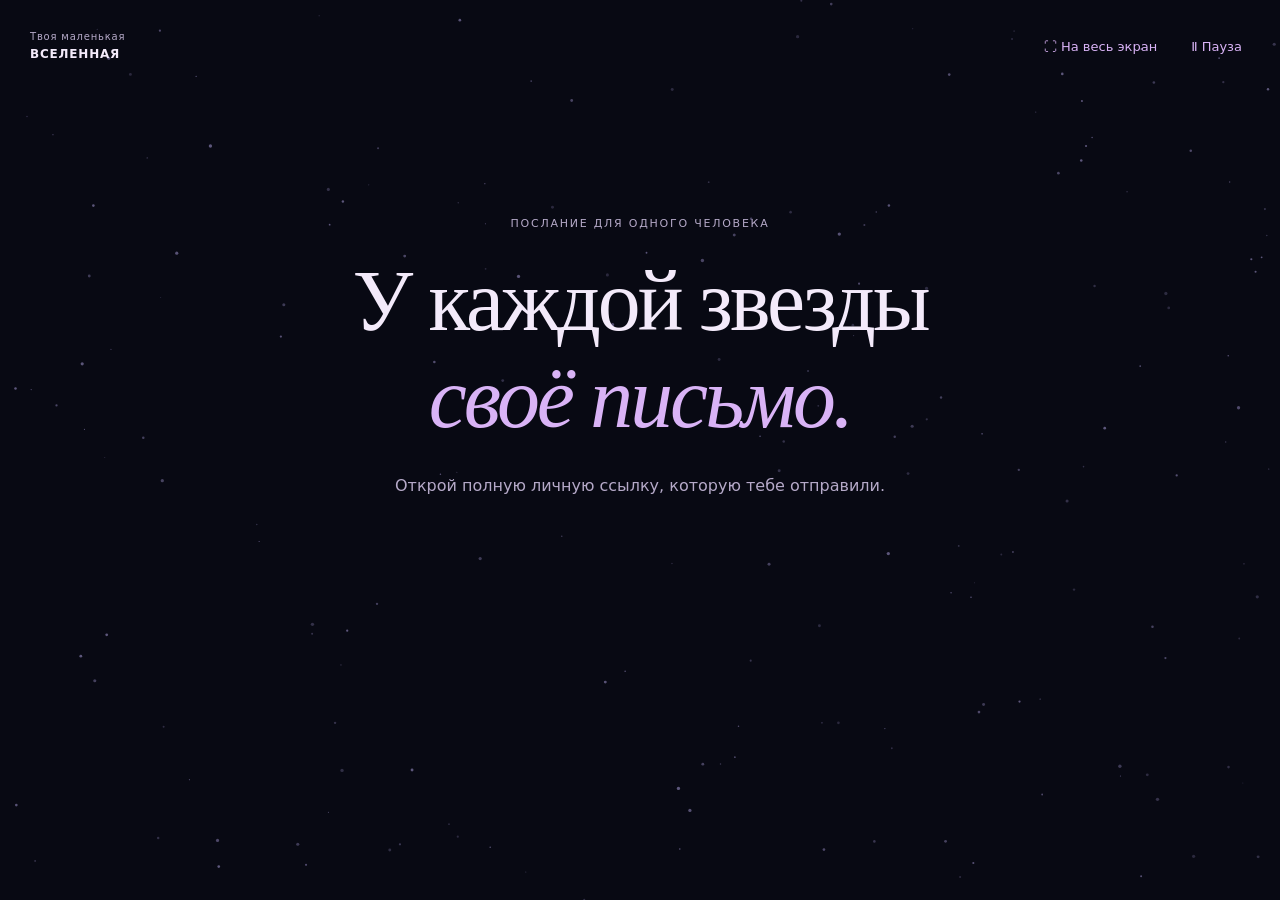
==== index.html @ 34c47760 "Add files via upload" ====
<!doctype html>
<html lang="ru">
  <head>
    <meta charset="utf-8" />
    <meta name="viewport" content="width=device-width,initial-scale=1" />
    <meta name="theme-color" content="#080913" />
    <title>Твоя маленькая Вселенная</title>
    <link rel="icon" href="favicon.svg" type="image/svg+xml" />
    <link rel="stylesheet" href="style.css?v=13" />
    <link rel="stylesheet" href="experience.css?v=13" />
  </head>
  <body data-page="recipient">
    <canvas id="cosmos" aria-hidden="true"></canvas>
    <div id="progress" aria-hidden="true"></div>
    <header>
      <div class="brand">
        <span>Твоя маленькая<br /><b>ВСЕЛЕННАЯ</b></span>
      </div>
      <div class="header-actions">
        <button
          type="button"
          id="fullscreen"
          class="text-button"
          aria-pressed="false"
        >
          ⛶ <span class="fs-label">На весь экран</span></button
        ><button
          type="button"
          id="motion-toggle"
          class="text-button"
          aria-pressed="false"
        >
          ◌ Движение
        </button>
      </div>
    </header>
    <section id="missing-letter" hidden>
      <p class="eyebrow">ПОСЛАНИЕ ДЛЯ ОДНОГО ЧЕЛОВЕКА</p>
      <h1>У каждой звезды<br /><em>своё письмо.</em></h1>
      <p id="missing-message">
        Открой полную личную ссылку, которую тебе отправили.
      </p>
    </section>
    <main hidden>
      <section class="hero" id="home">
        <div class="planet-scene" id="planet-scene" aria-hidden="true">
          <div class="planet-fallback"></div>
          <canvas id="planet"></canvas>
        </div>
        <div class="hero-content">
          <p class="eyebrow" id="dedication"></p>
          <h1><span id="recipient"></span><br /><em id="headline"></em></h1>
          <p class="lead" id="intro"></p>
          <button type="button" id="start-story" class="primary">
            Начать твою историю ↓
          </button>
        </div>
      </section>
      <div id="story">
        <section class="letter-section" id="letter">
          <article class="paper">
            <p class="eyebrow" id="letter-label"></p>
            <h2 id="salutation"></h2>
            <div id="letter-body"></div>
            <div class="signature">
              С теплом,<br /><span id="sender"></span>
            </div>
          </article>
        </section>
        <section class="reasons">
          <p class="eyebrow">ТО, ЧТО ХОЧЕТСЯ СКАЗАТЬ</p>
          <h2>Мир лучше,<br />потому что <em>в нём есть ты.</em></h2>
          <div class="reason-grid">
            <article>
              <h3>С тобой светлее</h3>
              <p id="reason1"></p>
            </article>
            <article>
              <h3>Ты — это ты</h3>
              <p id="reason2"></p>
            </article>
            <article>
              <h3>Это многое значит</h3>
              <p id="reason3"></p>
            </article>
          </div>
        </section>
        <section class="wish-section">
          <p class="eyebrow">НА ОРБИТЕ ХОРОШЕГО</p>
          <h2>Пусть у тебя <em>будет…</em></h2>
          <div class="wish-copy">
            <ul>
              <li>Утро, ради которого хочется просыпаться.</li>
              <li>Люди, рядом с которыми можно быть собой.</li>
              <li>Смелость пробовать — и право передумать.</li>
              <li>Время на то, что заставляет глаза сиять.</li>
              <li>Тихое чувство: «Я на своём месте».</li>
            </ul>
          </div>
        </section>
        <section class="pocket-section">
          <p class="eyebrow">КАРМАННЫЕ СОЗВЕЗДИЯ</p>
          <h2>Ещё три мысли.<br /><em>Они — для тебя.</em></h2>
          <div class="notes">
            <article>
              <h3>Для трудного дня</h3>
              <p data-note="0"></p>
            </article>
            <article>
              <h3>Для новой мечты</h3>
              <p data-note="1"></p>
            </article>
            <article>
              <h3>Просто так</h3>
              <p data-note="2"></p>
            </article>
          </div>
        </section>
        <section class="final-section">
          <p class="eyebrow">ТВОЙ СВЕТ ДОХОДИТ</p>
          <h2>Как хорошо,<br />что ты <em>есть.</em></h2>
          <p id="closing"></p>
          <button type="button" class="primary" id="hug">
            Зажечь свою сверхновую ✦
          </button>
          <p id="hug-message" role="status">
            Нажми — пусть Вселенная улыбнётся тебе.
          </p>
        </section>
      </div>
    </main>
    <footer hidden><p>Расстояния огромны. Тепло доходит.</p></footer>
    <div id="view-status" role="status" hidden></div>
    <noscript
      ><p class="noscript-note">
        Для интерактивного поздравления включи JavaScript в браузере.
      </p></noscript
    >
    <script src="runtime.js?v=13"></script>
    <script src="themes.js?v=13"></script>
    <script src="scene-setting.js?v=13"></script>
    <script src="motion-rig.js?v=13"></script>
    <script src="pack-art.js?v=13"></script>
    <script src="paper-stories.js?v=13"></script>
    <script src="snow-workshop.js?v=13"></script>
    <script src="packs.js?v=13"></script>
    <script src="theme-style.js?v=13"></script>
    <script src="theme-ui.js?v=13"></script>
    <script src="messages.js?v=13"></script>
    <script src="feelings.js?v=13"></script>
    <script src="scene-experience.js?v=13"></script>
    <script src="journey.js?v=13"></script>
    <script src="cosmos.js?v=13"></script>
    <script src="supernova.js?v=13"></script>
    <script src="app.js?v=13"></script>
  </body>
</html>
---- style.css ----
:root {
  color-scheme: dark;
  --ink: #f3eafa;
  --muted: #b5a9c8;
  --accent: #d9b3f6;
  --line: #c7a6ef30;
  --serif: Georgia, "Times New Roman", serif;
}
* {
  box-sizing: border-box;
}
html {
  scroll-padding-top: 24px;
}
body {
  margin: 0;
  background: #080913;
  color: var(--ink);
  font:
    16px/1.7 system-ui,
    -apple-system,
    "Segoe UI",
    sans-serif;
  overflow-wrap: anywhere;
}
button,
input,
textarea,
select {
  font: inherit;
}
button,
a,
input,
select,
textarea {
  touch-action: manipulation;
}
button {
  cursor: pointer;
}
button,
a {
  -webkit-tap-highlight-color: transparent;
}
a {
  color: inherit;
}
button:focus-visible,
a:focus-visible {
  outline: 2px solid #ead4ff;
  outline-offset: 5px;
}
button {
  border-radius: 12px;
}
button:disabled {
  cursor: wait;
  opacity: 0.65;
}
p {
  margin: 0 0 20px;
}
h1,
h2,
h3 {
  font-family: var(--serif);
  font-weight: 400;
  line-height: 1.13;
  margin: 0 0 24px;
}
h1 {
  font-size: clamp(44px, 6.7vw, 86px);
  letter-spacing: -0.035em;
}
h2 {
  font-size: clamp(34px, 4.8vw, 60px);
}
h3 {
  font-size: 27px;
}
em {
  font-style: italic;
  color: var(--accent);
}
[hidden] {
  display: none !important;
}
#cosmos {
  position: fixed;
  inset: 0;
  width: 100%;
  height: 100%;
  pointer-events: none;
  z-index: -1;
}
#progress {
  position: fixed;
  inset: 0 auto auto 0;
  height: 3px;
  width: 0;
  background: #c6a1ff;
  z-index: 10;
  pointer-events: none;
}
header {
  max-width: 1280px;
  margin: auto;
  padding: 24px 30px;
  display: flex;
  align-items: center;
  justify-content: space-between;
  gap: 18px;
}
.brand {
  display: flex;
  align-items: center;
  gap: 12px;
  text-decoration: none;
  font-size: 37px;
  color: var(--accent);
  flex-shrink: 0;
}
.brand span {
  font: 10px/1.6 system-ui;
  letter-spacing: 0.08em;
  color: var(--muted);
}
.brand b {
  font-size: 12px;
  color: var(--ink);
}
.header-actions {
  display: flex;
  gap: 18px;
  flex-wrap: wrap;
}
.text-button {
  border: 0;
  background: none;
  color: var(--accent);
  padding: 12px 8px;
  font-size: 13px;
  min-height: 44px;
}
.primary,
.secondary {
  padding: 16px 24px;
  min-height: 50px;
  border: 1px solid var(--line);
  font-size: 15px;
  line-height: 1.4;
}
.primary {
  background: linear-gradient(125deg, #c7a3ed, #ebbed9);
  color: #20142e;
  box-shadow: 0 8px 30px #ae72da15;
}
.primary:hover {
  filter: brightness(1.08);
}
.secondary {
  color: var(--accent);
  background: #ffffff05;
}
.eyebrow {
  font-size: 11px;
  letter-spacing: 0.16em;
  color: var(--muted);
  line-height: 1.8;
}
.hero {
  max-width: 1280px;
  margin: auto;
  min-height: 680px;
  display: grid;
  grid-template-columns: 1fr 1fr;
  align-items: center;
  padding: 40px 30px 80px;
  gap: 30px;
}
.hero-content {
  position: relative;
  min-width: 0;
}
.lead {
  font-size: 17px;
  line-height: 1.9;
  color: var(--muted);
  max-width: 540px;
}
.planet-scene {
  position: relative;
  height: 520px;
  min-width: 0;
}
.planet-scene canvas {
  position: absolute;
  inset: 0;
  width: 100%;
  height: 100%;
  pointer-events: none;
}
.planet-fallback {
  position: absolute;
  left: 50%;
  top: 50%;
  width: 230px;
  height: 230px;
  transform: translate(-50%, -50%);
  border-radius: 50%;
  background: radial-gradient(
    circle at 30% 25%,
    #d6afec,
    #5e4f92 45%,
    #11132f 77%
  );
  box-shadow: 0 0 70px #b795ee22;
}
.planet-fallback::after {
  content: "";
  position: absolute;
  left: -60px;
  right: -60px;
  top: 75px;
  height: 80px;
  border: 12px solid #cfb1e966;
  border-radius: 50%;
  transform: rotate(-25deg);
  pointer-events: none;
}
.webgl-ready .planet-fallback {
  display: none;
}
.letter-section {
  max-width: 840px;
  margin: 30px auto 90px;
  padding: 0 24px;
}
.paper {
  padding: clamp(24px, 5vw, 58px);
  border: 1px solid var(--line);
  border-radius: 22px;
  background: linear-gradient(140deg, #211b31ee, #121220ee);
}
.paper p {
  white-space: pre-line;
  line-height: 2;
  color: #d1c4df;
  margin-bottom: 28px;
}
.signature {
  margin-top: 38px;
  color: var(--muted);
  font-size: 14px;
}
.signature span {
  font: italic 28px/1.8 var(--serif);
  color: var(--accent);
}
.story-word {
  font: inherit;
  font-weight: 600;
  color: #e4bfe9;
  text-shadow: 0 0 15px #b581cf30;
}
.reasons,
.pocket-section,
.wish-section {
  max-width: 1080px;
  margin: 100px auto;
  padding: 0 24px;
  text-align: center;
}
.reason-grid,
.notes {
  display: grid;
  grid-template-columns: repeat(3, minmax(0, 1fr));
  gap: 25px;
  margin-top: 40px;
  text-align: left;
}
.reason-grid article,
.notes article {
  border-top: 1px solid var(--line);
  padding: 26px 12px;
}
.reason-grid p,
.notes p {
  color: var(--muted);
  font-size: 15px;
  line-height: 1.9;
}
.notes article {
  border: 1px solid var(--line);
  border-radius: 16px;
  padding: 25px;
  background: #171426;
}
.wish-copy {
  max-width: 660px;
  margin: auto;
  text-align: left;
}
.wish-copy ul {
  padding: 0;
  list-style: none;
}
.wish-copy li {
  padding: 18px 12px 18px 38px;
  border-bottom: 1px solid var(--line);
  position: relative;
  color: #d4c6e1;
}
.wish-copy li::before {
  content: "✦";
  position: absolute;
  left: 10px;
  color: var(--accent);
}
.final-section {
  text-align: center;
  padding: 80px 24px 100px;
  background: radial-gradient(ellipse at center, #39254155, transparent 70%);
}
.final-section > p {
  max-width: 620px;
  margin: 24px auto;
  color: var(--muted);
}
footer {
  text-align: center;
  color: var(--muted);
  font-size: 13px;
  padding: 25px;
  border-top: 1px solid var(--line);
}
#missing-letter {
  max-width: 760px;
  margin: 90px auto;
  text-align: center;
  padding: 30px;
}
#missing-letter > p {
  color: var(--muted);
}
.author-toolbar {
  max-width: 760px;
  margin: 10px auto;
  display: flex;
  justify-content: space-between;
  gap: 20px;
  align-items: center;
  padding: 0 18px;
  font-size: 12px;
  color: var(--muted);
}
.inline-editor {
  width: min(760px, calc(100% - 32px));
  margin: 20px auto 60px;
  padding: 32px;
  border: 1px solid var(--line);
  border-radius: 20px;
  background: #151121;
}
.dialog-head h2 {
  margin: 8px 0 18px;
}
.form-intro,
.form-tip {
  color: var(--muted);
  font-size: 14px;
}
.form-tip {
  font-size: 12px;
}
.form-row {
  display: grid;
  grid-template-columns: 1fr 1fr;
  gap: 18px;
}
label {
  display: block;
  margin-bottom: 20px;
  font-size: 14px;
  color: #d8c9e4;
}
input,
select,
textarea {
  display: block;
  width: 100%;
  margin-top: 8px;
  min-height: 50px;
  padding: 12px;
  border: 1px solid #c7a6ef50;
  border-radius: 9px;
  background: #0d0b17;
  color: var(--ink);
  font-size: 16px;
  user-select: text;
  -webkit-user-select: text;
  pointer-events: auto;
}
select {
  appearance: auto;
  cursor: pointer;
  user-select: auto;
}
option {
  background: #141121;
  color: var(--ink);
}
input:focus,
select:focus,
textarea:focus {
  outline: 2px solid #c2a1eb;
  outline-offset: 2px;
}
textarea {
  resize: vertical;
  line-height: 1.8;
}
input::placeholder,
textarea::placeholder {
  color: #a194b0;
}
.optional {
  color: var(--muted);
  font-size: 12px;
}
.full {
  display: block;
  width: 100%;
  margin: 12px 0;
}
#status {
  margin: 20px 0 0;
  font-size: 14px;
  color: #e3c8ec;
}
#share-url {
  font-size: 13px;
  word-break: break-all;
}
#share-result {
  margin-top: 24px;
}
#view-status {
  position: fixed;
  bottom: 24px;
  left: 50%;
  transform: translateX(-50%);
  width: max-content;
  max-width: calc(100% - 32px);
  padding: 16px 24px;
  background: #22182ef5;
  border: 1px solid var(--line);
  border-radius: 14px;
  z-index: 20;
  box-shadow: 0 10px 50px #0009;
  font-size: 14px;
}
.supernova-canvas {
  position: fixed;
  inset: 0;
  width: 100%;
  height: 100%;
  pointer-events: none;
  z-index: 15;
}
.visual-journey {
  width: min(1080px, 100%);
  margin: 70px auto 100px;
  padding: 0 24px;
}
.journey-chapter {
  text-align: center;
  margin: 0 auto 100px;
  max-width: 920px;
}
.journey-chapter h2 {
  margin: 18px 0;
}
.journey-copy {
  max-width: 580px;
  margin: 20px auto 28px;
  color: var(--muted);
  line-height: 1.8;
  font-size: 18px;
}
.journey-stage {
  display: block;
  width: 100%;
  padding: 0;
  border: 1px solid var(--line);
  border-radius: 24px;
  overflow: hidden;
  background: #060711;
  box-shadow: 0 25px 70px #0004;
  touch-action: pan-y;
}
.journey-stage canvas {
  display: block;
  width: 100%;
  aspect-ratio: 5/3;
}
.journey-hint {
  font-size: 13px;
  color: var(--muted);
  margin: 20px auto 8px;
  line-height: 1.7;
}
.journey-visible .eyebrow {
  color: #d5b1e3;
}
@media (max-width: 760px) {
  header {
    padding: 18px 16px;
  }
  .header-actions {
    gap: 4px;
  }
  .text-button {
    font-size: 12px;
    padding: 10px 6px;
  }
  .hero {
    display: flex;
    flex-direction: column;
    gap: 0;
    text-align: center;
    padding: 0 22px 65px;
    min-height: 0;
  }
  .planet-scene {
    height: 330px;
    width: 100%;
    max-width: 500px;
  }
  .lead {
    font-size: 16px;
  }
  .hero-content {
    width: 100%;
  }
  .form-row {
    grid-template-columns: 1fr;
    gap: 0;
  }
  .inline-editor {
    padding: 24px 18px;
  }
  .reason-grid,
  .notes {
    grid-template-columns: 1fr;
    gap: 12px;
  }
  .reasons,
  .pocket-section,
  .wish-section {
    margin: 70px auto;
  }
  .brand span {
    font-size: 9px;
  }
  .brand b {
    font-size: 10px;
  }
  .brand {
    font-size: 30px;
    gap: 8px;
  }
  .fs-label {
    display: none;
  }
  .letter-section {
    padding: 0 16px;
    margin-bottom: 55px;
  }
  .visual-journey {
    padding: 0 14px;
    margin-top: 40px;
  }
  .journey-chapter {
    margin-bottom: 65px;
  }
  .journey-copy {
    font-size: 16px;
    padding: 0 10px;
  }
  .journey-stage {
    border-radius: 16px;
  }
  .journey-hint {
    max-width: 300px;
  }
  .final-section {
    padding-top: 50px;
  }
}
@media (prefers-reduced-motion: reduce) {
  * {
    scroll-behavior: auto !important;
  }
}
html:fullscreen {
  background: #080913;
}
/* Topic identity is applied to the entire page, including the author preview. */
body {
  background: var(--page, #080913);
}
.paper {
  background: linear-gradient(
    140deg,
    var(--card, #211b31),
    var(--page, #121220)
  );
}
.notes article,
.inline-editor {
  background: var(--card, #171426);
}
.primary {
  background: var(--accent);
  color: var(--page, #20142e);
}
.final-section {
  background: radial-gradient(
    ellipse at center,
    var(--card, #392541),
    transparent 72%
  );
}
.theme-art #planet,
.theme-art .planet-fallback {
  display: none;
}
#theme-hero {
  position: absolute;
  inset: 0;
  width: 100%;
  height: 100%;
  pointer-events: none;
}
body[data-theme="winter"] .paper,
body[data-theme="winter"] .inline-editor {
  border-color: #b3e9ee66;
  box-shadow: 0 0 45px #8cd6dd0d;
}
body[data-theme="spring"] .paper {
  border-radius: 45px 12px 45px 12px;
}
body[data-theme="romance"] .paper,
body[data-theme="wedding"] .paper {
  box-shadow: 0 10px 80px #ba7aab12;
}
body[data-theme="study"] h1,
body[data-theme="study"] h2,
body[data-theme="study"] h3 {
  font-family: system-ui, sans-serif;
  font-weight: 600;
  letter-spacing: -0.03em;
}
body[data-theme="study"] .paper {
  background-image: repeating-linear-gradient(
    transparent 0 35px,
    #bed5ed0c 35px 36px
  );
  border-left: 4px solid var(--accent);
  border-radius: 8px;
}
body[data-theme="halloween"] .paper {
  border: 1px solid #e0a86866;
  box-shadow: 0 0 80px #bf764c0d;
}
body[data-theme="halloween"] h1,
body[data-theme="halloween"] h2 {
  text-shadow: 0 3px 20px #db8b5433;
}
body[data-theme="summer"] .paper {
  border-color: #b3daca55;
}
body[data-theme="baby"] .paper,
body[data-theme="baby"] .notes article {
  border-radius: 35px;
}
body[data-theme="home"] .paper {
  box-shadow: 0 20px 70px #d5ae8310;
}
body[data-theme="memory"] .primary {
  background: none;
  color: var(--accent);
}
body[data-theme="memory"] .hero {
  min-height: 580px;
}
body[data-theme="calm"] h1,
body[data-theme="memory"] h1 {
  font-size: clamp(42px, 5.5vw, 70px);
}
.memory-light {
  position: fixed;
  inset: 0;
  pointer-events: none;
  z-index: 8;
  background: radial-gradient(ellipse at 50% 75%, #e4c89818, transparent 60%);
}
/* Distinct page surfaces, controls and typography. Decoration never receives input. */
body {
  background-image: var(--theme-pattern);
  background-size: 240px 240px;
  transition:
    background-color 0.35s,
    color 0.35s;
}
.theme-decoration {
  position: fixed;
  inset: auto auto -80px -70px;
  width: min(38vw, 450px);
  height: min(38vw, 450px);
  color: var(--accent);
  opacity: 0.055;
  pointer-events: none;
  z-index: -1;
  transform: rotate(-12deg);
}
.theme-decoration svg {
  width: 100%;
  height: 100%;
}
.theme-mark {
  display: inline-flex;
  width: 34px;
  height: 34px;
  color: var(--accent);
}
.brand .theme-mark svg {
  width: 34px;
  height: 34px;
}
.button-mark {
  display: inline-block;
  width: 20px;
  height: 20px;
  vertical-align: middle;
  margin-right: 10px;
  pointer-events: none;
}
.button-mark svg {
  width: 100%;
  height: 100%;
}
.primary,
.secondary {
  border-radius: var(--button-shape, 12px);
  transition:
    transform 0.18s,
    box-shadow 0.18s,
    background-color 0.25s;
}
.primary:hover,
.secondary:hover {
  transform: translateY(-2px);
}
.primary:active,
.secondary:active {
  transform: translateY(0);
}
.primary:focus-visible,
.secondary:focus-visible,
input:focus-visible,
select:focus-visible,
textarea:focus-visible {
  outline: 2px solid var(--accent);
  outline-offset: 4px;
}
body[data-typeface="sans"] h1,
body[data-typeface="sans"] h2,
body[data-typeface="sans"] h3 {
  font-family: system-ui, sans-serif;
  letter-spacing: -0.035em;
}
body[data-surface="notebook"] .inline-editor,
body[data-surface="notebook"] .paper {
  border-radius: 4px;
  border-left: 4px solid var(--accent);
  background-image: repeating-linear-gradient(
    transparent 0 35px,
    var(--line) 35px 36px
  );
}
body[data-surface="blueprint"] .paper,
body[data-surface="blueprint"] .inline-editor {
  border-style: dashed;
  border-radius: 6px;
  background-image:
    linear-gradient(var(--line) 1px, transparent 1px),
    linear-gradient(90deg, var(--line) 1px, transparent 1px);
  background-size: 40px 40px;
}
body[data-surface="snow"] .paper,
body[data-surface="snow"] .inline-editor {
  border-top: 3px solid var(--accent);
  border-radius: 26px 26px 12px 12px;
  box-shadow: 0 15px 60px #8cc5dc12;
}
body[data-surface="snow"] .primary {
  box-shadow:
    inset 0 3px 0 #ffffff52,
    0 10px 25px #7ab3cc20;
}
body[data-surface="leaves"] .paper,
body[data-surface="leaves"] .inline-editor {
  border-radius: 36px 9px 36px 9px;
  border-bottom: 3px solid var(--accent);
}
body[data-surface="threads"] .paper,
body[data-surface="rings"] .paper {
  border-radius: 32px;
  box-shadow: 0 12px 65px #d088ab15;
}
body[data-surface="ornament"] .paper,
body[data-surface="ornament"] .inline-editor {
  border-top: 5px double var(--accent);
  border-bottom: 5px double var(--accent);
}
body[data-surface="web"] .paper,
body[data-surface="web"] .inline-editor {
  border-radius: 8px 35px 8px 35px;
  border-color: var(--accent);
  box-shadow: 0 15px 55px #bd782818;
}
body[data-surface="web"] .primary {
  background: linear-gradient(135deg, var(--accent), #c78663);
  box-shadow: inset 0 -3px #57322a42;
}
body[data-surface="waves"] .paper {
  border-radius: 50px 50px 10px 10px;
  border-bottom: 5px double var(--accent);
}
body[data-surface="quilt"] .paper,
body[data-surface="quilt"] .inline-editor {
  border-radius: 32px;
  border: 2px dashed var(--line);
}
body[data-surface="quilt"] .primary {
  box-shadow: inset 0 0 0 3px #ffffff35;
}
body[data-surface="lace"] .paper,
body[data-surface="lace"] .inline-editor {
  border: 5px double var(--line);
  border-radius: 25px;
}
body[data-surface="windows"] .paper,
body[data-surface="windows"] .inline-editor {
  border-radius: 10px;
  border-top: 6px solid var(--line);
  box-shadow: 0 18px 45px #20121a32;
}
body[data-surface="rays"] .paper {
  border-top: 3px solid var(--accent);
  border-radius: 8px;
}
body[data-surface="quiet"] .paper {
  border-radius: 10px;
  border: 1px solid var(--line);
  box-shadow: none;
}
body[data-surface="paths"] .inline-editor,
body[data-surface="paths"] .paper {
  border: 1px dashed var(--line);
  border-radius: 9px;
}
.pack-composition {
  display: grid;
  grid-template-columns: repeat(3, minmax(0, 1fr));
  gap: 12px;
  margin: 10px 0 28px;
}
.pack-preview {
  min-width: 0;
  border: 1px solid var(--line);
  border-radius: 12px;
  overflow: hidden;
  background: var(--page);
}
.pack-preview canvas {
  display: block;
  width: 100%;
  height: auto;
  aspect-ratio: 5/3;
}
.pack-preview p {
  font-size: 13px;
  line-height: 1.45;
  margin: 0;
  padding: 0 12px 14px;
}
.pack-style {
  display: block;
  color: var(--accent);
  font-size: 9px;
  letter-spacing: 0.09em;
  padding: 10px 12px 6px;
}
.story-word {
  position: relative;
  display: inline-block;
  color: var(--accent);
  text-shadow: none;
  transform-origin: center bottom;
}
.story-word[data-effect="light"].word-seen {
  animation: word-light 2.4s ease-out both;
}
.story-word[data-effect="grow"].word-seen {
  animation: word-grow 1.8s cubic-bezier(0.2, 0.7, 0.3, 1) both;
}
.story-word[data-effect="step"].word-seen {
  animation: word-step 1.3s ease-out both;
}
.story-word[data-effect="join"].word-seen::after {
  content: "";
  position: absolute;
  left: 0;
  right: 0;
  bottom: -2px;
  height: 1px;
  background: var(--accent);
  transform-origin: center;
  animation: word-join 1.6s ease-out both;
  opacity: 0.55;
  pointer-events: none;
}
.story-word[data-effect="soft"].word-seen {
  animation: word-soft 2.5s ease-out both;
}
@keyframes word-light {
  0% {
    text-shadow: 0 0 0 transparent;
  }
  45% {
    text-shadow: 0 0 14px var(--accent);
  }
  100% {
    text-shadow: 0 0 3px transparent;
  }
}
@keyframes word-grow {
  0% {
    transform: scaleY(0.75);
    opacity: 0.6;
  }
  65% {
    transform: scaleY(1.04);
  }
  100% {
    transform: scaleY(1);
    opacity: 1;
  }
}
@keyframes word-step {
  0% {
    transform: translateY(3px);
    opacity: 0.65;
  }
  100% {
    transform: translateY(0);
    opacity: 1;
  }
}
@keyframes word-join {
  0% {
    transform: scaleX(0.05);
    opacity: 0;
  }
  100% {
    transform: scaleX(1);
    opacity: 0.55;
  }
}
@keyframes word-soft {
  0% {
    opacity: 0.55;
  }
  100% {
    opacity: 1;
  }
}
body.paused .story-word,
body.paused .story-word::after {
  animation-play-state: paused !important;
}
body[data-theme="memory"] .story-word {
  animation: none !important;
}
@media (max-width: 650px) {
  .pack-composition {
    gap: 7px;
  }
  .pack-preview p {
    font-size: 11px;
    padding: 0 8px 10px;
  }
  .pack-style {
    font-size: 8px;
    padding: 8px;
    letter-spacing: 0.03em;
  }
  .theme-decoration {
    width: 250px;
    height: 250px;
  }
  .primary,
  .secondary {
    padding-inline: 16px;
  }
}
@media (prefers-reduced-motion: reduce) {
  .story-word,
  .story-word::after {
    animation: none !important;
    transform: none !important;
  }
  .primary,
  .secondary,
  body {
    transition: none;
  }
  .primary:hover,
  .secondary:hover {
    transform: none;
  }
}
.journey-nav {
  display: flex;
  gap: 12px;
  justify-content: center;
  flex-wrap: wrap;
  margin: 0 auto 45px;
  max-width: 900px;
  padding: 0 20px;
}
.journey-nav button {
  min-height: 44px;
  padding: 10px 18px;
  font-size: 13px;
}

/* Local controls let the recipient inspect a motion without changing the letter. */
.scene-controls {display:flex;align-items:center;gap:.8rem;flex-wrap:wrap;margin:1rem auto;max-width:760px;padding:.8rem 1rem;border:1px solid var(--line, #ffffff24);border-radius:14px;background:#ffffff06;}
.scene-controls input[type="range"] {flex:1;min-width:130px;width:auto;accent-color:var(--accent,#ddba87);cursor:pointer;}
.scene-controls output {font-size:.8rem;min-width:3.5em;font-variant-numeric:tabular-nums;}
.scene-controls label {display:flex;align-items:center;font-size:.8rem;gap:.35rem;cursor:pointer;}
.scene-controls input[type="checkbox"] {width:16px;height:16px;margin:0;accent-color:var(--accent,#ddba87);}
.scene-controls .text-button {margin:0;padding:.4rem;min-width:132px;}
@media(max-width:600px){.scene-controls{gap:.5rem;padding:.6rem}.scene-controls .text-button{min-width:105px;font-size:.8rem}.scene-controls label{margin-left:auto;}}
---- experience.css ----
/* Three material treatments, one calm reading rhythm. */
.visual-journey{max-width:1160px;width:100%;position:relative}
.journey-chapter{position:relative;padding:46px 28px 28px;border:1px solid var(--line);border-radius:30px;background:linear-gradient(145deg,color-mix(in srgb,var(--card) 75%,transparent),transparent);box-shadow:0 36px 80px #0002;margin-bottom:100px}
.journey-chapter::before{content:'';position:absolute;left:50%;top:-55px;width:1px;height:54px;background:linear-gradient(transparent,var(--accent));opacity:.45}
.journey-chapter h2{font-size:clamp(30px,4.5vw,58px);line-height:1.08;letter-spacing:-.035em;max-width:760px;margin:24px auto;text-wrap:balance}
.scene-duration{font:11px/1.5 sans-serif;letter-spacing:.1em;color:var(--muted)}
.journey-chapter[data-art-style=volume] .journey-stage{border-radius:20px;border:1px solid color-mix(in srgb,var(--accent) 40%,transparent);box-shadow:0 24px 55px #0005,inset 0 0 0 5px #fff1}
.journey-chapter[data-art-style=drawing]{border-radius:5px 36px 5px 36px}
.journey-chapter[data-art-style=drawing] .journey-stage{border-radius:3px;border:7px solid color-mix(in srgb,var(--accent) 35%,var(--page));outline:1px solid var(--line);outline-offset:5px}
.journey-chapter[data-art-style=paper] .journey-stage{border-radius:2px 8px 3px 7px;border:10px solid #eae0cf;box-shadow:7px 9px 0 #b8aa8b44,0 20px 48px #0004}
.journey-chapter[data-art-style=paper] h2{font-family:Georgia,serif;font-style:italic;font-weight:400}
.scene-tools{display:flex;flex-wrap:wrap;justify-content:center;gap:10px 18px;align-items:center;border-top:1px solid var(--line);margin-top:24px;padding-top:18px}
.scene-tools label{font-size:12px;color:var(--muted);display:flex;gap:8px;align-items:center}
.scene-tools select{width:auto;min-width:150px;padding:9px 12px;border:1px solid var(--line);border-radius:8px;color:var(--ink);background:var(--card);font:12px sans-serif}
.scene-tool-status{flex-basis:100%;font-size:12px;color:var(--muted);min-height:16px}
.journey-nav{gap:12px;margin-bottom:95px}.journey-nav button{min-height:68px;border-radius:14px;text-align:left;line-height:1.5;padding:13px 20px}
.journey-nav button small{display:block;max-width:240px;font-size:11px;color:var(--muted)}
.pack-preview{position:relative;overflow:hidden;box-shadow:0 12px 28px #0002}.pack-preview canvas{transition:filter .2s}.pack-preview:hover canvas{filter:brightness(1.1)}
.pack-preview .pack-style{letter-spacing:.1em;font-size:10px}.pack-preview p{font-family:Georgia,serif;line-height:1.4}
body.cinema-active{overflow:hidden}body.cinema-active header,body.cinema-active .author-toolbar{visibility:hidden}
.journey-chapter.cinema-open{position:fixed;inset:0;z-index:10000;max-width:none;width:100%;height:100dvh;margin:0;border:0;border-radius:0;padding:20px max(20px,calc((100vw - 1100px)/2));overflow:auto;background:#10131d;box-shadow:none;overscroll-behavior:contain}
.cinema-open::before,.cinema-open>.eyebrow,.cinema-open>.scene-duration,.cinema-open>.journey-copy,.cinema-open>.journey-hint{display:none}
.cinema-open h2{font-size:clamp(20px,3vw,34px);margin:4px auto 20px}.cinema-open .journey-stage{max-width:calc((100dvh - 250px)*5/3);margin:auto;min-width:250px}.cinema-open .scene-tools{margin-top:10px;padding-top:10px}.cinema-open .scene-controls{margin-top:16px}
@media(prefers-reduced-motion:no-preference){.journey-visible h2{animation:title-open .8s cubic-bezier(.2,.7,.2,1) both}.journey-visible>.scene-duration{animation:title-open .8s .08s both}.journey-visible .journey-stage{animation:stage-open .8s .1s both}@keyframes title-open{from{opacity:0;transform:translateY(14px);clip-path:inset(0 0 100%)}to{opacity:1;transform:none;clip-path:inset(0)}}@keyframes stage-open{from{opacity:.3;transform:translateY(14px)}to{opacity:1;transform:none}}}
body.paused .journey-chapter *,body.paused .journey-chapter::before{animation-play-state:paused!important}
@media(max-width:600px){.visual-journey{padding:0 12px}.journey-chapter{padding:28px 12px 18px;margin-bottom:72px;border-radius:18px}.journey-copy{font-size:15px;margin-bottom:22px}.scene-tools{gap:12px}.scene-tools label{flex-basis:100%;justify-content:center}.journey-nav{margin-bottom:70px;flex-wrap:wrap}.journey-nav button{flex:1;min-width:110px;padding:10px}.cinema-open.journey-chapter{padding:16px 10px}.cinema-open .journey-stage{max-width:100%;min-width:0}.journey-chapter[data-art-style=paper] .journey-stage{border-width:5px}}
body.paused .journey-visible h2,body.paused .journey-visible>.scene-duration,body.paused .journey-visible .journey-stage{animation:none!important;opacity:1;transform:none;clip-path:none}
button:focus-visible,select:focus-visible{outline:2px solid var(--accent);outline-offset:4px}
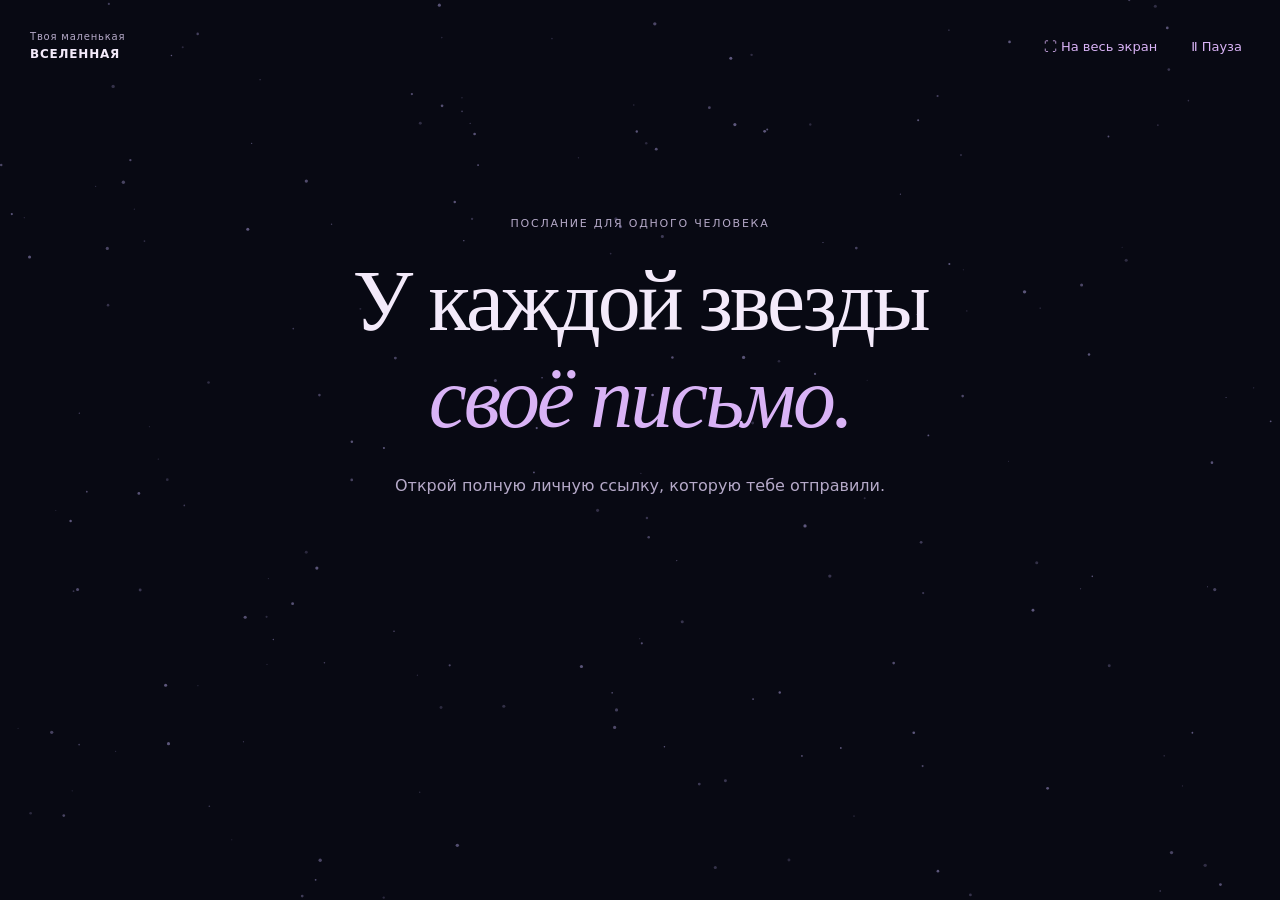
==== commit 5b03e508: "Add files via upload" ====
--- a/index.html
+++ b/index.html
@@ -6,8 +6,9 @@
     <meta name="theme-color" content="#080913" />
     <title>Твоя маленькая Вселенная</title>
     <link rel="icon" href="favicon.svg" type="image/svg+xml" />
-    <link rel="stylesheet" href="style.css?v=13" />
-    <link rel="stylesheet" href="experience.css?v=13" />
+    <link rel="stylesheet" href="style.css?v=14" />
+    <link rel="stylesheet" href="experience.css?v=14" />
+    <link rel="stylesheet" href="greeting-skins.css?v=14" />
   </head>
   <body data-page="recipient">
     <canvas id="cosmos" aria-hidden="true"></canvas>
@@ -136,22 +137,23 @@
         Для интерактивного поздравления включи JavaScript в браузере.
       </p></noscript
     >
-    <script src="runtime.js?v=13"></script>
-    <script src="themes.js?v=13"></script>
-    <script src="scene-setting.js?v=13"></script>
-    <script src="motion-rig.js?v=13"></script>
-    <script src="pack-art.js?v=13"></script>
-    <script src="paper-stories.js?v=13"></script>
-    <script src="snow-workshop.js?v=13"></script>
-    <script src="packs.js?v=13"></script>
-    <script src="theme-style.js?v=13"></script>
-    <script src="theme-ui.js?v=13"></script>
-    <script src="messages.js?v=13"></script>
-    <script src="feelings.js?v=13"></script>
-    <script src="scene-experience.js?v=13"></script>
-    <script src="journey.js?v=13"></script>
-    <script src="cosmos.js?v=13"></script>
-    <script src="supernova.js?v=13"></script>
-    <script src="app.js?v=13"></script>
+    <script src="runtime.js?v=14"></script>
+    <script src="themes.js?v=14"></script>
+    <script src="scene-setting.js?v=14"></script>
+    <script src="motion-rig.js?v=14"></script>
+    <script src="pack-art.js?v=14"></script>
+    <script src="paper-stories.js?v=14"></script>
+    <script src="snow-workshop.js?v=14"></script>
+    <script src="packs.js?v=14"></script>
+    <script src="theme-style.js?v=14"></script>
+    <script src="theme-ui.js?v=14"></script>
+    <script src="messages.js?v=14"></script>
+    <script src="feelings.js?v=14"></script>
+    <script src="scene-experience.js?v=14"></script>
+    <script src="journey.js?v=14"></script>
+    <script src="cosmos.js?v=14"></script>
+    <script src="supernova.js?v=14"></script>
+    <script src="greeting-studio.js?v=14"></script>
+    <script src="app.js?v=14"></script>
   </body>
 </html>
--- a/greeting-skins.css
+++ b/greeting-skins.css
@@ -0,0 +1,51 @@
+/* Theme and presentation are independent: the occasion's accent remains available in every skin. */
+body[data-skin]{background-color:var(--page,#090d19);--surface:var(--card,#182238);--surface-ink:var(--ink);--skin-radius:24px}
+body[data-skin] .paper,body[data-skin] .journey-chapter,body[data-skin] .pocket-card{background:var(--surface);color:var(--surface-ink);border-radius:var(--skin-radius);border:1px solid var(--line);box-shadow:0 28px 75px #0003}
+body[data-skin] .paper p,body[data-skin] .paper h2,body[data-skin] .paper #sender{color:inherit}
+body[data-skin] .paper::before,body[data-skin] .paper::after{background:none}
+body[data-skin] .hero{min-height:75vh;min-height:75svh}
+body[data-skin] .inline-editor{color:var(--ink);background:var(--page,#101626)}
+body[data-skin] .inline-editor input,body[data-skin] .inline-editor textarea,body[data-skin] .inline-editor select{color:var(--ink);background:var(--surface);border:1px solid var(--line)}
+body[data-skin] .journey-chapter.cinema-open{background:var(--page,#10131d);border-radius:0}
+.greeting-studio{border-top:1px solid var(--line);margin:30px 0;padding-top:28px}.greeting-studio h3{font-size:28px}.greeting-studio label{display:block;margin:16px 0}.greeting-studio input[type=checkbox]{width:22px;height:22px;vertical-align:middle;margin-right:10px}.greeting-studio select,.greeting-studio input,.greeting-studio textarea{max-width:100%;min-width:0;width:100%}
+.scene-choice{padding:18px;margin:18px 0;border:1px solid var(--line);border-radius:16px}.scene-choice-top{display:flex;align-items:center;flex-wrap:wrap;gap:10px}.scene-choice-top strong{margin-right:auto}.scene-choice-top button{min-width:44px;min-height:44px}.choice-preview{width:100%;max-width:500px;height:auto;display:block;margin:16px auto;border-radius:8px}.text-editor{margin-top:24px}.text-editor summary{cursor:pointer;min-height:48px;padding:12px 0;color:var(--accent)}
+body[data-skin=cinematic]{--skin-radius:6px;background-image:radial-gradient(ellipse at 70% 0,#b69a5920,transparent 55%)}
+body[data-skin=cinematic] .hero{border-block:30px solid #0004}body[data-skin=cinematic] .journey-chapter{max-width:1050px;border-inline:0}.cinema-open{isolation:isolate}
+body[data-skin=realism]{--skin-radius:12px;background-image:radial-gradient(ellipse at 15% 15%,#c3c0a319,transparent 65%)}body[data-skin=realism] h1,body[data-skin=realism] h2{font-family:Georgia,serif;font-weight:400}body[data-skin=realism] .paper{border-top:3px solid var(--accent);box-shadow:0 30px 80px #0006,inset 0 1px #fff3}
+body[data-skin=anime]{--skin-radius:32px 6px;background-image:linear-gradient(160deg,#407bd322,transparent 50%,#fa7cad18)}body[data-skin=anime] h1{text-shadow:3px 4px 0 #233458,0 0 35px #b9e3ff44}body[data-skin=anime] .hero-content{border-left:5px solid var(--accent);padding-left:22px}body[data-skin=anime] .paper{border:2px solid var(--accent);box-shadow:9px 9px 0 #8eacd12b}
+body[data-skin=comic]{--skin-radius:8px;background-image:radial-gradient(#d8c79d30 1px,transparent 1px);background-size:9px 9px}body[data-skin=comic] h1,body[data-skin=comic] h2{font-family:Impact,'Arial Black',sans-serif;text-transform:uppercase;letter-spacing:.01em}body[data-skin=comic] .paper,body[data-skin=comic] .journey-chapter{border:4px solid var(--ink);box-shadow:10px 10px 0 var(--accent)}body[data-skin=comic] .journey-copy{border:2px solid var(--accent);border-radius:24px 24px 24px 0;padding:16px}
+body[data-skin=manga]{--page:#ecebe8;--surface:#fafaf7;--ink:#191919;--surface-ink:#191919;--muted:#4a4a4a;--accent:#333;--line:#3338;--skin-radius:0;color-scheme:light;background-image:repeating-linear-gradient(125deg,transparent 0 14px,#0000000a 15px 16px)}body[data-skin=manga] .journey-stage{filter:grayscale(1);border:3px solid #181818}body[data-skin=manga] .hero-content{background:#fffffff2;padding:30px;border:4px solid #181818;box-shadow:8px 8px #181818}body[data-skin=manga] .paper{border:3px solid #111}
+body[data-skin=manhwa]{--skin-radius:4px;background-image:linear-gradient(180deg,#162641,transparent 70vh,#522a4522)}body[data-skin=manhwa] .journey-chapter{max-width:760px;margin-bottom:150px;padding-inline:12px;border-inline:0}body[data-skin=manhwa] .journey-stage{border-radius:0}body[data-skin=manhwa] .journey-copy{padding:20px;border-radius:25px;background:#ffffff0c}body[data-skin=manhwa] .paper{border-top:0;border-bottom:0}
+body[data-skin=postcard]{--skin-radius:3px}body[data-skin=postcard] .paper{border:9px solid transparent;border-image:repeating-linear-gradient(135deg,#8e4242 0 16px,#e9dfc8 16px 32px,#466884 32px 48px,#e9dfc8 48px 64px) 9;background:#eee3cf;color:#433e38;--muted:#62574b;--accent:#884831}body[data-skin=postcard] .paper #sender{display:block;border-top:1px dashed #846c52;padding-top:20px;font-style:italic}
+body[data-skin=book]{--skin-radius:4px}body[data-skin=book] .paper{background:linear-gradient(90deg,#b5a48b 0,#f0e5d1 4%,#f7efdf 47%,#e5d7bf 50%,#f7efdf 53%,#eee3cf);color:#40372e;padding-left:9%;padding-right:9%;--muted:#65594c;--accent:#8d533d;box-shadow:7px 6px 0 #bcae94,12px 12px 0 #786d60}body[data-skin=book] #letter-body p:first-child::first-letter{float:left;font:70px/.9 Georgia;padding:8px 10px 0 0}body[data-skin=book] #letter-body{column-count:2;column-gap:48px}
+body[data-skin=artdeco]{--skin-radius:0;background-image:repeating-linear-gradient(45deg,transparent 0 60px,#d9b36b0b 61px 62px)}body[data-skin=artdeco] .paper,body[data-skin=artdeco] .journey-chapter{border:double 6px var(--accent);outline:1px solid var(--accent);outline-offset:6px}body[data-skin=artdeco] h1,body[data-skin=artdeco] h2{text-transform:uppercase;letter-spacing:.09em;font-weight:400}body[data-skin=artdeco] .hero-content{border-block:double 5px var(--accent);padding-block:32px}
+body[data-skin=nouveau]{--skin-radius:100px 100px 24px 24px;background-image:radial-gradient(ellipse at 0 40%,#64815422,transparent 60%)}body[data-skin=nouveau] .paper{border:double 5px var(--accent);padding-top:60px}body[data-skin=nouveau] h2{font-style:italic}body[data-skin=nouveau] .journey-stage{border-radius:45% 45% 8px 8px / 14% 14% 8px 8px}
+body[data-skin=cyberpunk]{--skin-radius:0;background-image:linear-gradient(90deg,#77d7ed09 1px,transparent 1px),linear-gradient(#77d7ed09 1px,transparent 1px);background-size:55px 55px}body[data-skin=cyberpunk] h1{text-shadow:3px 0 #ff458e,-3px 0 #4be0f1}body[data-skin=cyberpunk] .paper,body[data-skin=cyberpunk] .journey-chapter{border-left:5px solid #6ce0ef;border-right:2px solid #e868a5;box-shadow:5px 5px #e868a51f}body[data-skin=cyberpunk] .eyebrow{font-family:monospace;letter-spacing:.2em}
+body[data-skin=solarpunk]{--skin-radius:48px 10px 48px 10px;background-image:radial-gradient(ellipse at 10% 20%,#c9b34425,transparent 60%),radial-gradient(ellipse at 100% 70%,#56a07025,transparent 65%)}body[data-skin=solarpunk] .paper{border:2px solid #87b88b;box-shadow:0 18px 50px #385d342b}body[data-skin=solarpunk] .journey-stage{border-radius:40px 8px}body[data-skin=solarpunk] h2{font-style:italic}
+body[data-skin=synthwave]{--skin-radius:5px;background-image:repeating-linear-gradient(0deg,#e759b20a 0 2px,transparent 2px 42px),linear-gradient(180deg,#7c307033,transparent 70%)}body[data-skin=synthwave] h1{text-shadow:0 0 18px #eb80d8,3px 5px #66395b}body[data-skin=synthwave] .paper,body[data-skin=synthwave] .journey-chapter{border-top:3px solid #e78ac5;border-bottom:3px solid #81b9e9;box-shadow:0 0 45px #be4d971c}
+body[data-skin=spaceage]{--skin-radius:70px;background-image:radial-gradient(circle at 80% 10%,#bfdae822,transparent 40%)}body[data-skin=spaceage] .journey-stage{border:10px ridge #80939f;border-radius:40px}body[data-skin=spaceage] h2{font-family:Verdana,sans-serif;letter-spacing:.035em}body[data-skin=spaceage] .paper{border:2px solid #c4d9df;box-shadow:inset 0 0 40px #c4d9df16,0 25px 65px #0004}
+body[data-skin=noir]{--page:#0b0d10;--surface:#191c20;--ink:#efeeeb;--surface-ink:#efeeeb;--muted:#bababa;--accent:#d1ccc2;--line:#dddddd44;--skin-radius:2px;background-image:repeating-linear-gradient(150deg,transparent 0 70px,#ffffff06 71px 112px)}body[data-skin=noir] .journey-stage,body[data-skin=noir] .planet-scene{filter:grayscale(1)}body[data-skin=noir] h1{text-transform:uppercase;letter-spacing:.03em}body[data-skin=noir] .paper{border-block:4px solid #c8c8c8}
+body[data-skin=watercolor]{--skin-radius:31px 13px 43px 17px;background-image:radial-gradient(ellipse at 20% 10%,#9898e32c,transparent 45%),radial-gradient(ellipse at 80% 60%,#e89eac25,transparent 40%)}body[data-skin=watercolor] .paper{border:0;box-shadow:0 0 60px #d0aad220,inset 0 0 40px #d5b6b519}body[data-skin=watercolor] h2{font-style:italic}
+body[data-skin=ukiyoe]{--skin-radius:0;background-image:repeating-radial-gradient(ellipse at 50% 100%,transparent 0 20px,#729cac18 21px 23px,transparent 24px 45px)}body[data-skin=ukiyoe] .paper{border-block:6px solid #b97362}body[data-skin=ukiyoe] .eyebrow{display:inline-block;border:2px solid #cf8d7b;padding:8px 15px}body[data-skin=ukiyoe] h2{letter-spacing:.06em}
+body[data-skin=pixel]{--skin-radius:0;background-image:linear-gradient(#81b1950d 2px,transparent 2px),linear-gradient(90deg,#81b1950d 2px,transparent 2px);background-size:24px 24px}body[data-skin=pixel] h1,body[data-skin=pixel] h2,body[data-skin=pixel] .eyebrow{font-family:monospace}body[data-skin=pixel] .paper,body[data-skin=pixel] .journey-chapter{border:4px solid var(--accent);box-shadow:8px 0 var(--page),8px 8px var(--accent),0 8px var(--page)}body[data-skin=pixel] .primary,body[data-skin=pixel] .secondary{border-radius:0}
+body[data-skin=glass]{--surface:#152339da;--skin-radius:30px;background-image:radial-gradient(ellipse at 20% 20%,#7294d54a,transparent 45%),radial-gradient(ellipse at 80% 70%,#c578ad38,transparent 50%)}body[data-skin=glass] .paper,body[data-skin=glass] .journey-chapter{backdrop-filter:blur(12px);border:1px solid #ffffff44;box-shadow:inset 0 1px #ffffff55,0 35px 65px #0003}
+body[data-skin=aurora]{--skin-radius:30px;background-image:linear-gradient(120deg,transparent 10%,#3bb08b20 25%,transparent 40%,#7968dd24 60%,transparent 80%)}body[data-skin=aurora] .paper,body[data-skin=aurora] .journey-chapter{box-shadow:0 -14px 65px #74bda315,0 25px 70px #7b67c71a}body[data-skin=aurora] h1{text-shadow:0 0 40px #9de1c355}
+body[data-skin=blueprint]{--page:#102e49;--surface:#173952;--ink:#e8f3f7;--surface-ink:#e8f3f7;--muted:#b7d0dd;--accent:#c0e5ed;--line:#d8f5ff55;--skin-radius:0;background-image:linear-gradient(#d9edff12 1px,transparent 1px),linear-gradient(90deg,#d9edff12 1px,transparent 1px);background-size:24px 24px}body[data-skin=blueprint] h1,body[data-skin=blueprint] h2{font-family:monospace}body[data-skin=blueprint] .paper,body[data-skin=blueprint] .journey-chapter{outline:1px dashed #c0e5ed77;outline-offset:8px;box-shadow:none}
+body[data-skin=editorial]{--skin-radius:0}body[data-skin=editorial] .hero-content{text-align:left;border-top:1px solid var(--accent);padding-top:32px}body[data-skin=editorial] .paper{border-inline:0;box-shadow:none}body[data-skin=editorial] #letter-body{column-count:2;column-gap:48px;column-rule:1px solid var(--line)}body[data-skin=editorial] h1{font-size:clamp(42px,8vw,115px);font-weight:700}
+body[data-skin=bauhaus]{--skin-radius:0;background-image:radial-gradient(circle at 90% 20%,#c5954625 0 150px,transparent 151px),linear-gradient(90deg,#5a88b01c 0 8%,transparent 8%)}body[data-skin=bauhaus] h1,body[data-skin=bauhaus] h2{font-family:Arial,sans-serif;font-weight:800}body[data-skin=bauhaus] .paper{border-left:14px solid #c4945f;border-top:14px solid #ad605e}body[data-skin=bauhaus] .journey-chapter{border-right:14px solid #658da1}
+body[data-skin=memphis]{--skin-radius:12px;background-image:radial-gradient(#b9a0d344 2px,transparent 2px);background-size:30px 30px}body[data-skin=memphis] .paper{border:3px solid #b6a3d0;box-shadow:12px 12px #659c983b}body[data-skin=memphis] .journey-chapter{border:3px solid #c3ad7c;box-shadow:-10px 10px #ac709c33}body[data-skin=memphis] h2{font-family:Verdana,sans-serif;font-weight:700}
+body[data-skin=collage]{--skin-radius:2px}body[data-skin=collage] .paper{border:8px solid var(--accent);box-shadow:12px 8px #94a2b32c,-9px -7px #c394a525}body[data-skin=collage] .journey-chapter{border-top:14px solid #cabaa166;box-shadow:8px 12px #b9a19422}body[data-skin=collage] h2{font-style:italic}
+body[data-skin=stainedglass]{--skin-radius:140px 140px 8px 8px;background-image:conic-gradient(from 20deg at 50% 0,#609ca923,#966b9c22,#c5a55d22,#609ca923)}body[data-skin=stainedglass] .paper{border:8px double #b6a27e;padding-top:65px}body[data-skin=stainedglass] .journey-stage{border:7px double #b6a27e;border-radius:100px 100px 5px 5px}
+body[data-skin=fantasy]{--skin-radius:35px;background-image:radial-gradient(ellipse at 50% 0,#9571b52b,transparent 65vh),radial-gradient(ellipse at 100% 80%,#497e9220,transparent 70vh)}body[data-skin=fantasy] .paper{border:1px solid var(--accent);box-shadow:0 0 70px #bc9bdb17,inset 0 0 60px #9ab0d30a}body[data-skin=fantasy] h1{text-shadow:0 0 45px #bb9ae244}body[data-skin=fantasy] .journey-stage{border-radius:70px 70px 12px 12px;border:2px solid var(--accent)}body[data-skin=fantasy] .hero-content{border-top:1px solid var(--line);padding-top:35px}
+/* Input mode is never assumed: keyboard, touch and remote controls share the same targets. */
+body[data-skin] button,body[data-skin] input,body[data-skin] select,body[data-skin] summary{min-height:44px}body[data-skin] textarea{min-height:90px}
+body[data-skin] :focus-visible{outline:3px solid var(--accent);outline-offset:5px}
+body[data-skin] .journey-chapter,body[data-skin] .paper,body[data-skin] .hero-content{min-width:0;max-width:100%}
+body[data-skin] input,body[data-skin] select,body[data-skin] textarea{font-size:16px}
+@media(max-width:700px){body[data-skin] #letter-body{column-count:1}body[data-skin] .paper{padding:32px 22px;border-width:2px}body[data-skin] .hero-content{padding:22px 12px}body[data-skin] h1{font-size:clamp(34px,10vw,60px)}body[data-skin] .journey-chapter{padding:28px 10px}body[data-skin] .journey-stage{border-radius:14px;border-width:3px}.scene-choice{padding:12px}.scene-choice select{width:100%;text-overflow:ellipsis}.greeting-studio{margin-inline:0}body[data-skin] .journey-nav{display:grid;grid-template-columns:1fr 1fr}.scene-tools{flex-wrap:wrap}}
+@media(min-width:1700px){body[data-skin] main{max-width:1800px;margin:auto}body[data-skin]{font-size:20px}body[data-skin] .visual-journey{max-width:1400px}body[data-skin] .journey-chapter{max-width:1200px}body[data-skin] .journey-copy{font-size:22px;max-width:800px}body[data-skin] .text-button{font-size:17px}body[data-skin] .scene-tools select{font-size:18px}}
+@media(prefers-reduced-motion:reduce){body[data-skin] *,body[data-skin] *::before,body[data-skin] *::after{animation:none!important;scroll-behavior:auto!important}}
+@supports not (backdrop-filter:blur(1px)){body[data-skin=glass]{--surface:#152339}}
+.skin-gallery summary{padding:12px 0;cursor:pointer;color:var(--accent)}.skin-grid{display:grid;grid-template-columns:repeat(3,minmax(0,1fr));gap:10px}.skin-tile{padding:10px;border:1px solid var(--line);border-radius:10px;background:var(--surface);color:var(--ink);cursor:pointer;text-align:left;min-width:0}.skin-tile strong{font:12px/1.4 sans-serif;display:block;margin-top:8px}.skin-sample{display:grid;place-items:center;height:68px;font:italic 32px Georgia;background:linear-gradient(145deg,#253546,#836987);color:#efe3d0;border-radius:6px}
+[data-look=manga] .skin-sample{background:repeating-linear-gradient(125deg,#fff 0 10px,#eee 11px 12px);color:#111;border:3px solid #111;border-radius:0}[data-look=comic] .skin-sample{background:radial-gradient(#b4685322 1px,transparent 2px),#e4c888;background-size:5px 5px;color:#332826;font-family:Impact,sans-serif;border:3px solid #37292a}[data-look=manhwa] .skin-sample{background:linear-gradient(#19283f,#755a72);border-inline:14px solid #111824;border-radius:0}[data-look=anime] .skin-sample{background:linear-gradient(145deg,#73b5d7,#dcbad4);color:#fff;border:2px solid #fff}[data-look=postcard] .skin-sample{background:#e9dcc1;color:#614e3d;border:4px dashed #a46d65}[data-look=book] .skin-sample{background:linear-gradient(90deg,#eadbc0 47%,#b7a17b 50%,#eadbc0 53%);color:#655339}[data-look=artdeco] .skin-sample{background:#232832;color:#dbbd78;border:5px double #dbbd78;border-radius:0}[data-look=nouveau] .skin-sample{background:#3d574a;color:#ead6a8;border:4px double #bdc28c;border-radius:35px 35px 4px 4px}[data-look=cyberpunk] .skin-sample{background:#152138;color:#97e2ef;text-shadow:3px 0 #d66b9e;border-left:4px solid #88dce9;border-radius:0}[data-look=solarpunk] .skin-sample{background:linear-gradient(120deg,#527552,#baa765);color:#f4ead0;border-radius:30px 3px}[data-look=synthwave] .skin-sample{background:repeating-linear-gradient(0deg,#814b890f 0 7px,#b991d04d 8px 9px),linear-gradient(#2c305d,#a95780);color:#efb8dc}[data-look=spaceage] .skin-sample{border:7px ridge #8fadb6;border-radius:35px;background:#364d62}[data-look=noir] .skin-sample{background:repeating-linear-gradient(145deg,#131619 0 20px,#383d43 21px 30px);color:#eee}[data-look=watercolor] .skin-sample{background:radial-gradient(ellipse at 20% 25%,#b48eab,transparent),#c4c7b6;color:#4b5360;border-radius:19px 5px 30px}[data-look=ukiyoe] .skin-sample{background:repeating-radial-gradient(ellipse at 50% 100%,#567a88 0 10px,#779a9e 11px 13px);color:#f1dbad;border-right:8px solid #b76556}[data-look=pixel] .skin-sample{background:#263849;color:#bfcead;font-family:monospace;border:4px solid #96b19c;border-radius:0}[data-look=glass] .skin-sample{background:linear-gradient(135deg,#638198,#a597c1);border:1px solid #e8dfff;box-shadow:inset 2px 2px 10px #fff4}[data-look=aurora] .skin-sample{background:linear-gradient(120deg,#192b40,#4c937b,#70618f,#192b40)}[data-look=blueprint] .skin-sample{background:repeating-linear-gradient(0deg,#174465 0 12px,#2c5d7e 13px 14px);font-family:monospace;border:1px dashed #b2d3e2;border-radius:0}[data-look=editorial] .skin-sample{background:#dad6cb;color:#2c2c2b;border-block:2px solid #424241;border-radius:0;font-weight:700}[data-look=bauhaus] .skin-sample{background:radial-gradient(circle at 80% 30%,#bb6961 0 22px,transparent 23px),#354b63;border-left:17px solid #c8a05e;border-radius:0;font-family:Arial,sans-serif}[data-look=memphis] .skin-sample{background:radial-gradient(#ceb47b 2px,transparent 2px),#836f99;background-size:12px 12px;border:4px solid #93b8b3}[data-look=collage] .skin-sample{border-top:8px solid #c9b291;background:#7f8187;box-shadow:4px 3px #b49d9f;border-radius:0}[data-look=stainedglass] .skin-sample{background:conic-gradient(#567b99,#aa8162,#99779b,#658f85,#567b99);border:5px double #dbbd8b;border-radius:35px 35px 0 0}[data-look=fantasy] .skin-sample{background:radial-gradient(ellipse at 50% 5%,#a895c5,#29344f);border:2px solid #c1acdb;border-radius:30px 30px 5px 5px}[data-look=cinematic] .skin-sample{border-block:12px solid #10151b;background:linear-gradient(120deg,#20344b,#927867);border-radius:0}[data-look=realism] .skin-sample{background:linear-gradient(120deg,#878684,#444954);border:1px solid #bfb7ad;box-shadow:inset 0 1px 8px #fff2}
+@media(max-width:500px){.skin-grid{grid-template-columns:repeat(2,minmax(0,1fr))}}
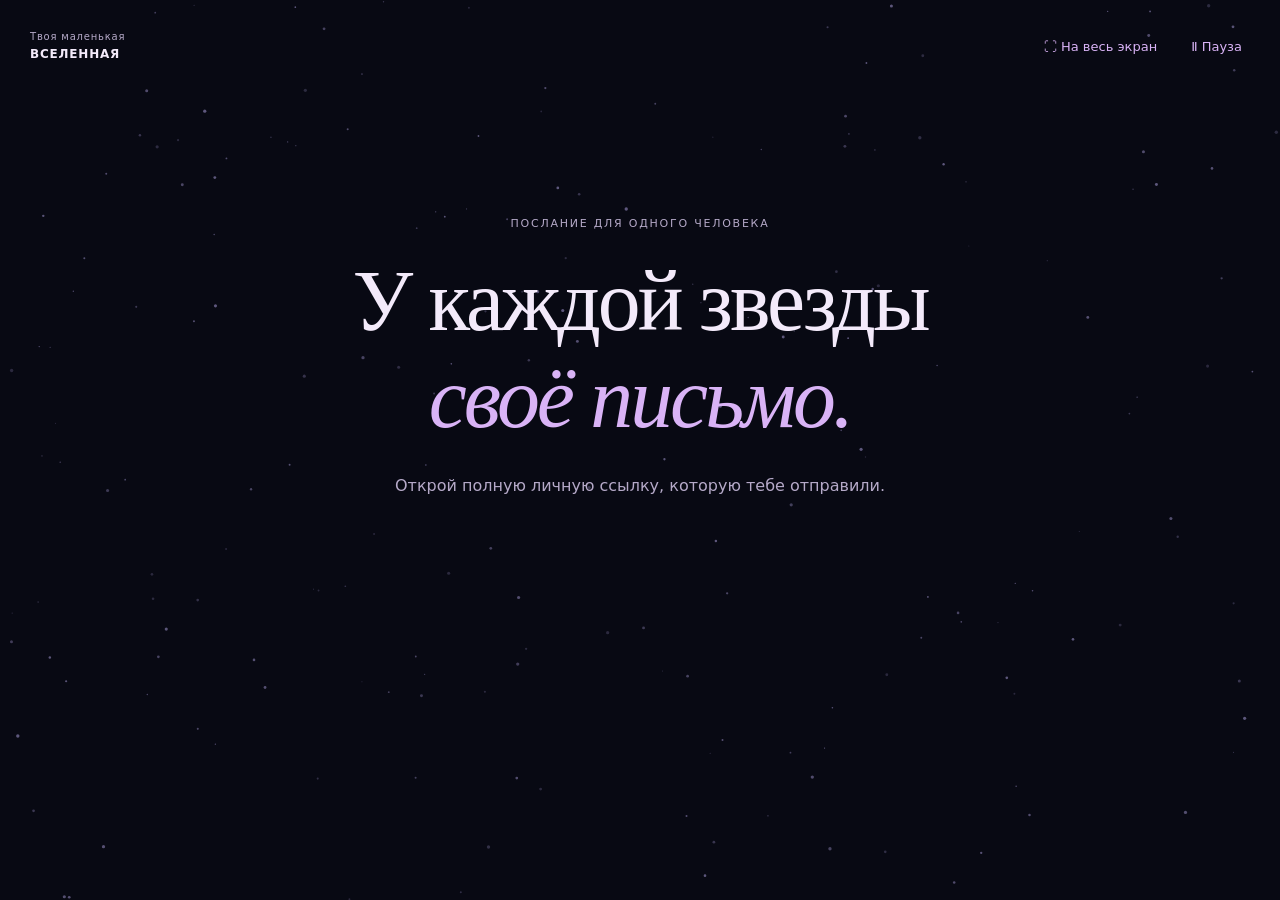
==== commit 6ebce075: "Add files via upload" ====
--- a/index.html
+++ b/index.html
@@ -6,9 +6,10 @@
     <meta name="theme-color" content="#080913" />
     <title>Твоя маленькая Вселенная</title>
     <link rel="icon" href="favicon.svg" type="image/svg+xml" />
-    <link rel="stylesheet" href="style.css?v=14" />
-    <link rel="stylesheet" href="experience.css?v=14" />
-    <link rel="stylesheet" href="greeting-skins.css?v=14" />
+    <link rel="stylesheet" href="style.css?v=15" />
+    <link rel="stylesheet" href="experience.css?v=15" />
+    <link rel="stylesheet" href="greeting-skins.css?v=15" />
+    <link rel="stylesheet" href="art-direction.css?v=15" />
   </head>
   <body data-page="recipient">
     <canvas id="cosmos" aria-hidden="true"></canvas>
@@ -137,23 +138,24 @@
         Для интерактивного поздравления включи JavaScript в браузере.
       </p></noscript
     >
-    <script src="runtime.js?v=14"></script>
-    <script src="themes.js?v=14"></script>
-    <script src="scene-setting.js?v=14"></script>
-    <script src="motion-rig.js?v=14"></script>
-    <script src="pack-art.js?v=14"></script>
-    <script src="paper-stories.js?v=14"></script>
-    <script src="snow-workshop.js?v=14"></script>
-    <script src="packs.js?v=14"></script>
-    <script src="theme-style.js?v=14"></script>
-    <script src="theme-ui.js?v=14"></script>
-    <script src="messages.js?v=14"></script>
-    <script src="feelings.js?v=14"></script>
-    <script src="scene-experience.js?v=14"></script>
-    <script src="journey.js?v=14"></script>
-    <script src="cosmos.js?v=14"></script>
-    <script src="supernova.js?v=14"></script>
-    <script src="greeting-studio.js?v=14"></script>
-    <script src="app.js?v=14"></script>
+    <script src="runtime.js?v=15"></script>
+    <script src="themes.js?v=15"></script>
+    <script src="scene-setting.js?v=15"></script>
+    <script src="motion-rig.js?v=15"></script>
+    <script src="pack-art.js?v=15"></script>
+    <script src="paper-stories.js?v=15"></script>
+    <script src="snow-workshop.js?v=15"></script>
+    <script src="packs.js?v=15"></script>
+    <script src="theme-style.js?v=15"></script>
+    <script src="theme-ui.js?v=15"></script>
+    <script src="messages.js?v=15"></script>
+    <script src="feelings.js?v=15"></script>
+    <script src="scene-experience.js?v=15"></script>
+    <script src="journey.js?v=15"></script>
+    <script src="cosmos.js?v=15"></script>
+    <script src="supernova.js?v=15"></script>
+    <script src="greeting-studio.js?v=15"></script>
+    <script src="art-direction.js?v=15"></script>
+    <script src="app.js?v=15"></script>
   </body>
 </html>
--- a/art-direction.css
+++ b/art-direction.css
@@ -0,0 +1,36 @@
+/* The actual artwork belongs to the layout. Text remains editable HTML. */
+body[data-direction] .planet-scene,body[data-direction] #cosmos,body[data-direction] .theme-decoration{display:none!important}
+body[data-direction] .hero{position:relative;isolation:isolate;display:grid;grid-template-columns:1fr;align-content:end;min-height:90svh;max-width:1600px;margin:0 auto 70px;padding:clamp(26px,5vw,90px);overflow:hidden;border:0;border-radius:0;background:#131721}
+.direction-art{position:absolute;inset:0;margin:0;z-index:-2;background:#202b3a}.direction-art img{display:block;width:100%;height:100%;object-fit:cover;object-position:center}
+body[data-direction] .hero::after{content:'';position:absolute;inset:0;z-index:-1;background:linear-gradient(90deg,#08101bde,transparent 90%),linear-gradient(0deg,#08101bad,transparent 70%);pointer-events:none}
+body[data-direction] .hero-content{position:relative;max-width:720px;padding:0;border:0;text-align:left;background:none;color:#fff;box-shadow:none}
+body[data-direction] .hero-content .lead{color:#ede9e4;max-width:600px}.direction-caption{color:#eee8df;letter-spacing:.15em;text-transform:uppercase;font:11px/1.5 system-ui;margin:35px 0 0}
+body[data-direction] .hero h1{font-size:clamp(36px,5.8vw,84px);text-shadow:none;color:inherit}body[data-direction] .hero h1 em{color:inherit}
+.letter-art{margin:0;overflow:hidden;min-width:0}.letter-art img{display:block;width:100%;height:100%;object-fit:cover}.skin-sample{overflow:hidden;padding:0!important}.skin-sample img{width:100%;height:100%;object-fit:cover;display:block}
+body[data-direction] .skin-sample{height:108px;border:0;border-radius:4px;box-shadow:none}.skin-grid{grid-template-columns:repeat(3,minmax(0,1fr))}
+body[data-direction] .letter-section{max-width:1150px;display:grid;grid-template-columns:.8fr 1.2fr;align-items:stretch;gap:0;padding:0 24px}
+body[data-direction] .letter-section .paper{min-width:0;border-radius:0;margin:0}body[data-direction] .letter-art{min-height:420px}body[data-direction] .letter-art img{object-position:70% 50%}
+body[data-direction=photo] .letter-section{gap:40px}body[data-direction=photo] .paper{background:transparent;border:0;box-shadow:none;padding:25px 10px}body[data-direction=photo] .letter-art{max-height:700px;border:10px solid #e8e0d0;box-shadow:0 20px 60px #0005}body[data-direction=photo] .reasons{border-block:1px solid var(--line);padding-block:60px}
+body[data-direction=cinema] .hero{min-height:80svh;border-block:32px solid #07090e}body[data-direction=cinema] .hero-content{max-width:900px;margin:auto;text-align:center}body[data-direction=cinema] .hero::after{background:linear-gradient(0deg,#07090ef2,transparent 80%)}body[data-direction=cinema] .letter-section{grid-template-columns:1fr;max-width:950px}body[data-direction=cinema] .letter-art{height:280px;min-height:0;aspect-ratio:2.39}.direction-caption{align-self:end}
+body[data-direction=anime] .hero{min-height:88svh;align-content:end}body[data-direction=anime] .hero::after{background:linear-gradient(0deg,#18375bdb,transparent 85%)}body[data-direction=anime] .hero-content{max-width:950px}body[data-direction=anime] .letter-section{gap:20px;grid-template-columns:1fr 1fr}body[data-direction=anime] .letter-art{border:6px solid #e4ecf4;box-shadow:10px 10px #55749133}body[data-direction=anime] .paper{border-radius:22px;background:#1d3347}body[data-direction=anime] .reason-grid article{background:#1d3347;border:2px solid #819fae;border-radius:22px}
+body[data-direction=manga]{background:#e7e5df;color:#151515}body[data-direction=manga] .hero{margin:20px auto 38px;max-width:1250px;min-height:85svh;border:8px solid #141414;grid-template-columns:1fr 1fr;align-content:end;padding:30px}body[data-direction=manga] .direction-art{inset:0}body[data-direction=manga] .hero::after{display:none}body[data-direction=manga] .hero-content{background:#fffffff5;border:3px solid #111;color:#151515;padding:25px;box-shadow:8px 8px #111}body[data-direction=manga] .hero-content .lead{color:#333}body[data-direction=manga] .direction-caption{background:#fff;border:2px solid #111;color:#111;padding:12px;align-self:end;justify-self:end;max-width:260px}body[data-direction=manga] .letter-section{grid-template-columns:1fr 1.3fr;gap:12px;max-width:1250px}body[data-direction=manga] .letter-art,body[data-direction=manga] .paper{border:4px solid #111;background:#fff;color:#111;box-shadow:none}body[data-direction=manga] .reason-grid{gap:12px}body[data-direction=manga] .reason-grid article{border:4px solid #111;background:#fff;color:#111;box-shadow:5px 5px #111}body[data-direction=manga] .journey-chapter{border:4px solid #111;background:#fff}body[data-direction=manga] .journey-copy{background:white;border:2px solid #111;padding:20px;border-radius:50% / 15%}
+body[data-direction=comic] .hero{max-width:1300px;border:9px solid #201917;min-height:85svh;padding:28px;grid-template-columns:1fr 1fr}body[data-direction=comic] .hero::after{display:none}body[data-direction=comic] .hero-content{color:#241c19;background:#fff4d7;border:4px solid #201917;padding:24px;box-shadow:9px 9px #201917;max-width:600px}body[data-direction=comic] .hero-content .lead{color:#42312a}body[data-direction=comic] .hero h1{font-size:clamp(32px,4vw,60px)}body[data-direction=comic] .direction-caption{background:#d9af66;color:#231a16;border:3px solid #231a16;padding:12px;align-self:end;justify-self:end}body[data-direction=comic] .letter-section{gap:15px}body[data-direction=comic] .letter-art{border:5px solid #211b1a}body[data-direction=comic] .paper{background:#eee1b9;color:#251e1b;border:4px solid #211b1a;box-shadow:8px 8px #211b1a}body[data-direction=comic] .reason-grid article{background:#ece0b5;color:#241c1a;border:4px solid #211b1a}body[data-direction=comic] .reason-grid p{color:inherit}
+body[data-direction=webtoon] .hero{max-width:900px;min-height:115svh;padding:35px;align-content:end}body[data-direction=webtoon] .direction-art img{object-position:62% center}body[data-direction=webtoon] .hero::after{background:linear-gradient(0deg,#101323,transparent 95%)}body[data-direction=webtoon] .letter-section{grid-template-columns:1fr;max-width:800px;gap:100px}body[data-direction=webtoon] .letter-art{height:65svh}body[data-direction=webtoon] .paper{border:0;background:none;box-shadow:none}body[data-direction=webtoon] .reason-grid{display:flex;flex-direction:column;gap:90px;max-width:550px;margin:auto}body[data-direction=webtoon] .reason-grid article{border-radius:35px;background:#273044;border:1px solid #6b6984}body[data-direction=webtoon] .journey-chapter{margin-bottom:180px}
+body[data-direction=book] .hero{max-width:1250px;min-height:80svh}body[data-direction=book] .letter-section{grid-template-columns:.75fr 1.25fr;background:#d9c7a5;max-width:1150px;padding:20px;box-shadow:10px 10px #938467}body[data-direction=book] .paper{background:linear-gradient(90deg,#c1ad8b,#f1e4c8 7%);border:0;box-shadow:none;color:#382f26}body[data-direction=book] #letter-body{column-count:1}body[data-direction=book] .letter-art{border:14px solid #eee0c3;box-shadow:inset 0 0 15px #0002}
+body[data-direction=postcard] .hero{max-width:1200px;min-height:80svh}.direction-caption{max-width:100%}body[data-direction=postcard] .letter-section{grid-template-columns:1fr 1fr;border:12px solid #c7bda8;padding:0;background:#ede2cc;max-width:1100px;box-shadow:12px 18px 0 #6c625833}body[data-direction=postcard] .paper{border:0;border-left:1px solid #988e7a;background:#eee3cb;color:#473e31}body[data-direction=postcard] .letter-art{border:16px solid #ede2cc}
+body[data-direction=poster] .hero{max-width:1200px;min-height:105svh;align-content:end}body[data-direction=poster] .hero-content{max-width:100%;text-align:center;padding:25px;background:#0b1018c9;border:3px double var(--accent)}body[data-direction=poster] .letter-section{grid-template-columns:1fr 1fr;gap:32px}body[data-direction=poster] .letter-art{border:6px double var(--accent)}
+body[data-direction=botanical] .hero,body[data-direction=chapel] .hero{max-width:1100px;border-radius:45% 45% 0 0 / 15% 15% 0 0;min-height:100svh}body[data-direction=botanical] .letter-art,body[data-direction=chapel] .letter-art{border-radius:45% 45% 0 0 / 18% 18% 0 0;border:5px double var(--accent)}body[data-direction=chapel] .hero-content{background:#13151ad6;padding:25px;border:5px double #b59b6d}body[data-direction=chapel] .paper{padding-top:35px;border-radius:0}
+body[data-direction=terminal] .hero{border-left:8px solid #7ad6e8;border-bottom:3px solid #d56a9c}body[data-direction=terminal] .hero-content{background:#102136ca;padding:25px;border-top:2px solid #83d6e2}body[data-direction=terminal] .letter-section{gap:30px;grid-template-columns:1fr 1fr}body[data-direction=terminal] .letter-art{border:1px solid #67b5c1;box-shadow:8px 8px #cc6ba827}body[data-direction=terminal] .paper{border-left:2px solid #67b5c1;background:#10202a}
+body[data-direction=garden] .hero{border-radius:0 0 120px 0}body[data-direction=garden] .letter-section{gap:35px}body[data-direction=garden] .letter-art{border-radius:100px 10px}body[data-direction=garden] .paper{border:0;background:#263b30;border-radius:10px 70px}
+body[data-direction=album] .hero{max-width:1150px;min-height:100svh;background:#271a3e;border:12px solid #151324}body[data-direction=album] .hero-content{border-top:4px solid #d486bb;padding-top:20px}body[data-direction=album] .letter-art{aspect-ratio:1;min-height:0;border:18px solid #181a2b}body[data-direction=album] .letter-section{gap:30px;align-items:center}body[data-direction=album] .paper{background:none;box-shadow:none;border:0}
+body[data-direction=capsule] .hero{border:14px ridge #8396a0;border-radius:60px;max-width:1400px;margin-top:20px}body[data-direction=capsule] .letter-art{border:15px ridge #93a2a6;border-radius:45px}body[data-direction=capsule] .letter-section{gap:25px}body[data-direction=capsule] .paper{border-radius:40px}
+body[data-direction=sketchbook] .hero{max-width:1300px;border:20px solid #e8e0d1}body[data-direction=sketchbook] .hero::after{background:linear-gradient(90deg,#ede5dada,transparent 95%)}body[data-direction=sketchbook] .hero-content,body[data-direction=sketchbook] .hero-content .lead,body[data-direction=sketchbook] .direction-caption{color:#343e45}body[data-direction=sketchbook] .letter-section{background:#eee6d7;gap:0;padding:25px;color:#414b4e}body[data-direction=sketchbook] .paper{background:none;color:#414b4e;border:0;box-shadow:none}
+body[data-direction=print] .hero{border:16px solid #d7c8a9;max-width:1150px;min-height:95svh}body[data-direction=print] .hero-content{background:#182f42db;padding:22px;border-left:8px solid #b4614d}body[data-direction=print] .letter-section{gap:25px}body[data-direction=print] .letter-art{border:12px solid #d7c8a9}body[data-direction=print] .paper{border-top:6px solid #b4614d}
+body[data-direction=game] .hero{border:8px solid #9cae90;box-shadow:10px 10px #354552;max-width:1350px}body[data-direction=game] .direction-art img,body[data-direction=game] .letter-art img{image-rendering:pixelated}body[data-direction=game] .hero-content{padding:22px;background:#142636ec;border:4px solid #bfcbae;font-family:monospace}body[data-direction=game] .letter-section{gap:18px}body[data-direction=game] .letter-art{border:8px solid #889f93}
+body[data-direction=gallery] .hero{min-height:85svh;border-bottom:1px solid #fff4}body[data-direction=gallery] .letter-section{gap:50px;grid-template-columns:1fr 1fr}body[data-direction=gallery] .letter-art{padding:12px;background:#e5ded2;box-shadow:0 20px 65px #0005}body[data-direction=gallery] .paper{background:transparent;border:0;box-shadow:none;padding:25px 0}
+body[data-direction=draft] .hero{border:2px solid #b6dae7;outline:1px dashed #b6dae777;outline-offset:-16px;max-width:1400px}body[data-direction=draft] .hero-content{background:#12324be8;border:1px solid #b6dae7;padding:25px}body[data-direction=draft] .letter-section{grid-template-columns:1fr 1fr;gap:20px}body[data-direction=draft] .letter-art{border:1px dashed #c3e6ef}
+body[data-direction=magazine] .hero{display:grid;grid-template-columns:1fr 1fr;align-content:stretch;background:#dfdcd4;min-height:85svh;padding:0;max-width:1450px}body[data-direction=magazine] .direction-art{position:relative;inset:auto;grid-column:2;grid-row:1 / 3;z-index:0}body[data-direction=magazine] .hero-content{grid-column:1;grid-row:1;color:#24262a;padding:45px;align-self:center}body[data-direction=magazine] .hero-content .lead{color:#45464a}body[data-direction=magazine] .hero::after{display:none}body[data-direction=magazine] .direction-caption{color:#333;grid-row:2;grid-column:1;padding:0 45px 30px}body[data-direction=magazine] .letter-section{gap:35px}body[data-direction=magazine] #letter-body{column-count:1}
+body[data-direction=scrapbook] .hero{max-width:1200px;border:18px solid #d8c9ad;margin-top:25px;box-shadow:14px 14px #8e7c6544}body[data-direction=scrapbook] .hero-content{background:#151c23d9;padding:25px}body[data-direction=scrapbook] .letter-section{gap:25px}body[data-direction=scrapbook] .letter-art{border:12px solid #d7c9af;transform:rotate(-2deg)}body[data-direction=scrapbook] .paper{border-top:12px solid #9f977e}
+body[data-direction=portal] .hero{max-width:1450px;min-height:100svh}body[data-direction=portal] .hero-content{border-left:1px solid var(--accent);padding:0 30px}body[data-direction=portal] .letter-section{gap:35px}body[data-direction=portal] .letter-art{border-radius:50% 50% 8px 8px / 25% 25% 8px 8px;border:3px double var(--accent)}body[data-direction=portal] .paper{border:1px solid var(--line);background:linear-gradient(150deg,#263048,#161c2b)}
+@media(max-width:760px){body[data-direction] .hero{min-height:88svh;grid-template-columns:1fr;padding:24px 18px;margin-inline:10px;border-width:4px;border-radius:8px}body[data-direction] .hero-content{max-width:100%;padding:18px}body[data-direction] .hero h1{font-size:clamp(30px,8vw,52px)}body[data-direction] .direction-caption{font-size:10px;margin-top:20px}body[data-direction] .letter-section{grid-template-columns:1fr;gap:20px;padding:0 16px;background:transparent;box-shadow:none;border:0}body[data-direction] .letter-art{height:280px;min-height:0;max-height:55svh;transform:none}body[data-direction] .letter-section .paper{padding:28px 22px}body[data-direction] .reason-grid{grid-template-columns:1fr}body[data-direction=magazine] .direction-art{position:absolute;inset:0;grid-area:auto;z-index:-2}body[data-direction=magazine] .hero-content{grid-area:auto;background:#e8e3dce8}body[data-direction=magazine] .direction-caption{grid-area:auto;background:#e8e3dce8;padding:12px}body[data-direction=webtoon] .hero{min-height:100svh}.skin-grid{grid-template-columns:repeat(2,minmax(0,1fr))}}
+@media(prefers-reduced-motion:no-preference){body[data-direction=portal] .direction-art img,body[data-direction=anime] .direction-art img{animation:art-breath 22s ease-in-out infinite alternate}@keyframes art-breath{to{transform:scale(1.035)}}}body.paused .direction-art img{animation-play-state:paused!important}
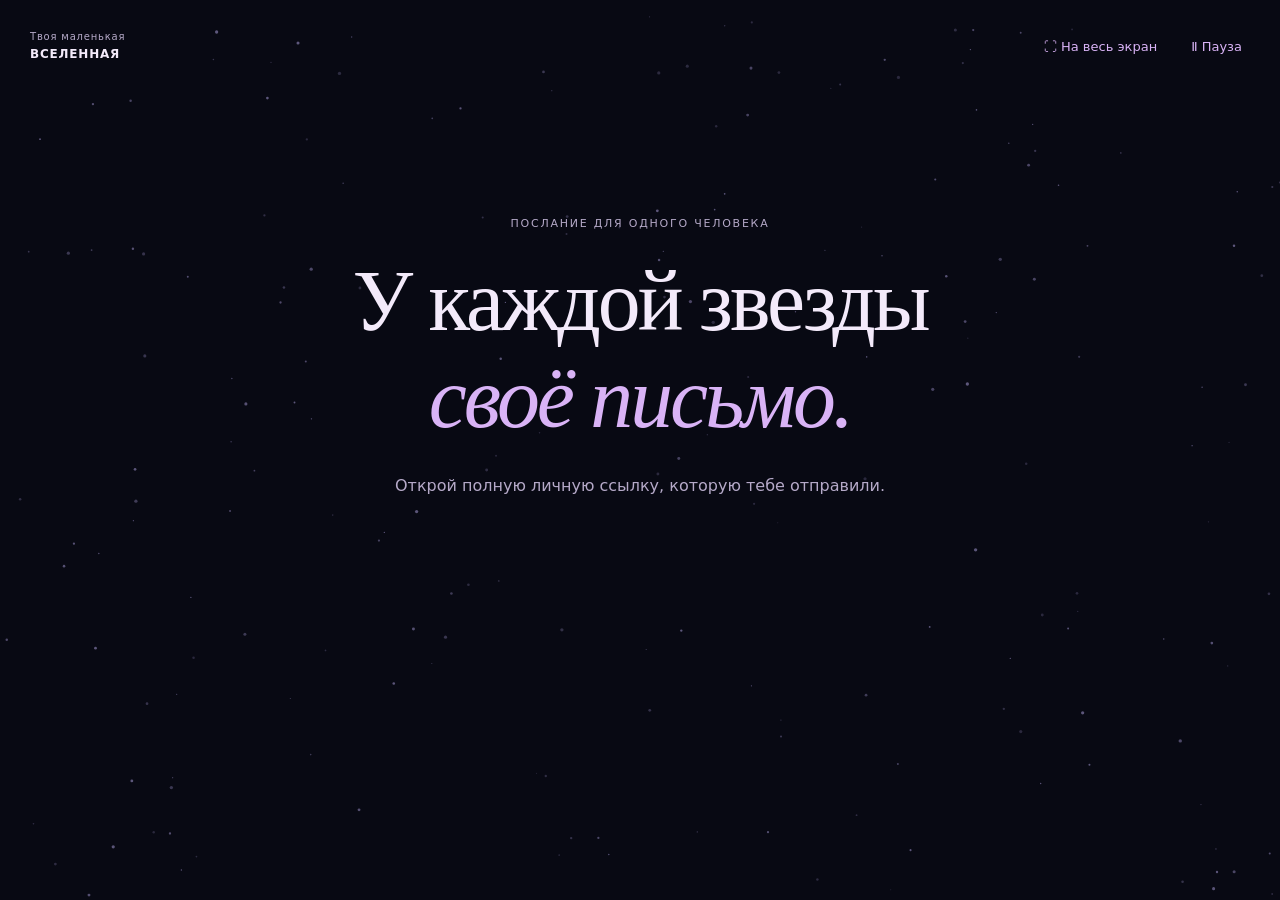
==== commit 1b61bd6c: "Add files via upload" ====
--- a/index.html
+++ b/index.html
@@ -6,10 +6,10 @@
     <meta name="theme-color" content="#080913" />
     <title>Твоя маленькая Вселенная</title>
     <link rel="icon" href="favicon.svg" type="image/svg+xml" />
-    <link rel="stylesheet" href="style.css?v=15" />
-    <link rel="stylesheet" href="experience.css?v=15" />
-    <link rel="stylesheet" href="greeting-skins.css?v=15" />
-    <link rel="stylesheet" href="art-direction.css?v=15" />
+    <link rel="stylesheet" href="style.css?v=16" />
+    <link rel="stylesheet" href="experience.css?v=16" />
+    <link rel="stylesheet" href="greeting-skins.css?v=16" />
+    <link rel="stylesheet" href="art-direction.css?v=16" />
   </head>
   <body data-page="recipient">
     <canvas id="cosmos" aria-hidden="true"></canvas>
@@ -138,24 +138,26 @@
         Для интерактивного поздравления включи JavaScript в браузере.
       </p></noscript
     >
-    <script src="runtime.js?v=15"></script>
-    <script src="themes.js?v=15"></script>
-    <script src="scene-setting.js?v=15"></script>
-    <script src="motion-rig.js?v=15"></script>
-    <script src="pack-art.js?v=15"></script>
-    <script src="paper-stories.js?v=15"></script>
-    <script src="snow-workshop.js?v=15"></script>
-    <script src="packs.js?v=15"></script>
-    <script src="theme-style.js?v=15"></script>
-    <script src="theme-ui.js?v=15"></script>
-    <script src="messages.js?v=15"></script>
-    <script src="feelings.js?v=15"></script>
-    <script src="scene-experience.js?v=15"></script>
-    <script src="journey.js?v=15"></script>
-    <script src="cosmos.js?v=15"></script>
-    <script src="supernova.js?v=15"></script>
-    <script src="greeting-studio.js?v=15"></script>
-    <script src="art-direction.js?v=15"></script>
-    <script src="app.js?v=15"></script>
+    <script src="runtime.js?v=16"></script>
+    <script src="themes.js?v=16"></script>
+    <script src="scene-setting.js?v=16"></script>
+    <script src="motion-rig.js?v=16"></script>
+    <script src="pack-art.js?v=16"></script>
+    <script src="paper-stories.js?v=16"></script>
+    <script src="snow-workshop.js?v=16"></script>
+    <script src="packs.js?v=16"></script>
+    <script src="animation-style.js?v=16"></script>
+    <script src="live-world.js?v=16"></script>
+    <script src="theme-style.js?v=16"></script>
+    <script src="theme-ui.js?v=16"></script>
+    <script src="messages.js?v=16"></script>
+    <script src="feelings.js?v=16"></script>
+    <script src="scene-experience.js?v=16"></script>
+    <script src="journey.js?v=16"></script>
+    <script src="cosmos.js?v=16"></script>
+    <script src="supernova.js?v=16"></script>
+    <script src="greeting-studio.js?v=16"></script>
+    <script src="art-direction.js?v=16"></script>
+    <script src="app.js?v=16"></script>
   </body>
 </html>
--- a/art-direction.css
+++ b/art-direction.css
@@ -1,36 +1,20 @@
-/* The actual artwork belongs to the layout. Text remains editable HTML. */
+/* Live presentation layouts. There are no background photographs. */
 body[data-direction] .planet-scene,body[data-direction] #cosmos,body[data-direction] .theme-decoration{display:none!important}
-body[data-direction] .hero{position:relative;isolation:isolate;display:grid;grid-template-columns:1fr;align-content:end;min-height:90svh;max-width:1600px;margin:0 auto 70px;padding:clamp(26px,5vw,90px);overflow:hidden;border:0;border-radius:0;background:#131721}
-.direction-art{position:absolute;inset:0;margin:0;z-index:-2;background:#202b3a}.direction-art img{display:block;width:100%;height:100%;object-fit:cover;object-position:center}
-body[data-direction] .hero::after{content:'';position:absolute;inset:0;z-index:-1;background:linear-gradient(90deg,#08101bde,transparent 90%),linear-gradient(0deg,#08101bad,transparent 70%);pointer-events:none}
-body[data-direction] .hero-content{position:relative;max-width:720px;padding:0;border:0;text-align:left;background:none;color:#fff;box-shadow:none}
-body[data-direction] .hero-content .lead{color:#ede9e4;max-width:600px}.direction-caption{color:#eee8df;letter-spacing:.15em;text-transform:uppercase;font:11px/1.5 system-ui;margin:35px 0 0}
-body[data-direction] .hero h1{font-size:clamp(36px,5.8vw,84px);text-shadow:none;color:inherit}body[data-direction] .hero h1 em{color:inherit}
-.letter-art{margin:0;overflow:hidden;min-width:0}.letter-art img{display:block;width:100%;height:100%;object-fit:cover}.skin-sample{overflow:hidden;padding:0!important}.skin-sample img{width:100%;height:100%;object-fit:cover;display:block}
-body[data-direction] .skin-sample{height:108px;border:0;border-radius:4px;box-shadow:none}.skin-grid{grid-template-columns:repeat(3,minmax(0,1fr))}
-body[data-direction] .letter-section{max-width:1150px;display:grid;grid-template-columns:.8fr 1.2fr;align-items:stretch;gap:0;padding:0 24px}
-body[data-direction] .letter-section .paper{min-width:0;border-radius:0;margin:0}body[data-direction] .letter-art{min-height:420px}body[data-direction] .letter-art img{object-position:70% 50%}
-body[data-direction=photo] .letter-section{gap:40px}body[data-direction=photo] .paper{background:transparent;border:0;box-shadow:none;padding:25px 10px}body[data-direction=photo] .letter-art{max-height:700px;border:10px solid #e8e0d0;box-shadow:0 20px 60px #0005}body[data-direction=photo] .reasons{border-block:1px solid var(--line);padding-block:60px}
-body[data-direction=cinema] .hero{min-height:80svh;border-block:32px solid #07090e}body[data-direction=cinema] .hero-content{max-width:900px;margin:auto;text-align:center}body[data-direction=cinema] .hero::after{background:linear-gradient(0deg,#07090ef2,transparent 80%)}body[data-direction=cinema] .letter-section{grid-template-columns:1fr;max-width:950px}body[data-direction=cinema] .letter-art{height:280px;min-height:0;aspect-ratio:2.39}.direction-caption{align-self:end}
-body[data-direction=anime] .hero{min-height:88svh;align-content:end}body[data-direction=anime] .hero::after{background:linear-gradient(0deg,#18375bdb,transparent 85%)}body[data-direction=anime] .hero-content{max-width:950px}body[data-direction=anime] .letter-section{gap:20px;grid-template-columns:1fr 1fr}body[data-direction=anime] .letter-art{border:6px solid #e4ecf4;box-shadow:10px 10px #55749133}body[data-direction=anime] .paper{border-radius:22px;background:#1d3347}body[data-direction=anime] .reason-grid article{background:#1d3347;border:2px solid #819fae;border-radius:22px}
-body[data-direction=manga]{background:#e7e5df;color:#151515}body[data-direction=manga] .hero{margin:20px auto 38px;max-width:1250px;min-height:85svh;border:8px solid #141414;grid-template-columns:1fr 1fr;align-content:end;padding:30px}body[data-direction=manga] .direction-art{inset:0}body[data-direction=manga] .hero::after{display:none}body[data-direction=manga] .hero-content{background:#fffffff5;border:3px solid #111;color:#151515;padding:25px;box-shadow:8px 8px #111}body[data-direction=manga] .hero-content .lead{color:#333}body[data-direction=manga] .direction-caption{background:#fff;border:2px solid #111;color:#111;padding:12px;align-self:end;justify-self:end;max-width:260px}body[data-direction=manga] .letter-section{grid-template-columns:1fr 1.3fr;gap:12px;max-width:1250px}body[data-direction=manga] .letter-art,body[data-direction=manga] .paper{border:4px solid #111;background:#fff;color:#111;box-shadow:none}body[data-direction=manga] .reason-grid{gap:12px}body[data-direction=manga] .reason-grid article{border:4px solid #111;background:#fff;color:#111;box-shadow:5px 5px #111}body[data-direction=manga] .journey-chapter{border:4px solid #111;background:#fff}body[data-direction=manga] .journey-copy{background:white;border:2px solid #111;padding:20px;border-radius:50% / 15%}
-body[data-direction=comic] .hero{max-width:1300px;border:9px solid #201917;min-height:85svh;padding:28px;grid-template-columns:1fr 1fr}body[data-direction=comic] .hero::after{display:none}body[data-direction=comic] .hero-content{color:#241c19;background:#fff4d7;border:4px solid #201917;padding:24px;box-shadow:9px 9px #201917;max-width:600px}body[data-direction=comic] .hero-content .lead{color:#42312a}body[data-direction=comic] .hero h1{font-size:clamp(32px,4vw,60px)}body[data-direction=comic] .direction-caption{background:#d9af66;color:#231a16;border:3px solid #231a16;padding:12px;align-self:end;justify-self:end}body[data-direction=comic] .letter-section{gap:15px}body[data-direction=comic] .letter-art{border:5px solid #211b1a}body[data-direction=comic] .paper{background:#eee1b9;color:#251e1b;border:4px solid #211b1a;box-shadow:8px 8px #211b1a}body[data-direction=comic] .reason-grid article{background:#ece0b5;color:#241c1a;border:4px solid #211b1a}body[data-direction=comic] .reason-grid p{color:inherit}
-body[data-direction=webtoon] .hero{max-width:900px;min-height:115svh;padding:35px;align-content:end}body[data-direction=webtoon] .direction-art img{object-position:62% center}body[data-direction=webtoon] .hero::after{background:linear-gradient(0deg,#101323,transparent 95%)}body[data-direction=webtoon] .letter-section{grid-template-columns:1fr;max-width:800px;gap:100px}body[data-direction=webtoon] .letter-art{height:65svh}body[data-direction=webtoon] .paper{border:0;background:none;box-shadow:none}body[data-direction=webtoon] .reason-grid{display:flex;flex-direction:column;gap:90px;max-width:550px;margin:auto}body[data-direction=webtoon] .reason-grid article{border-radius:35px;background:#273044;border:1px solid #6b6984}body[data-direction=webtoon] .journey-chapter{margin-bottom:180px}
-body[data-direction=book] .hero{max-width:1250px;min-height:80svh}body[data-direction=book] .letter-section{grid-template-columns:.75fr 1.25fr;background:#d9c7a5;max-width:1150px;padding:20px;box-shadow:10px 10px #938467}body[data-direction=book] .paper{background:linear-gradient(90deg,#c1ad8b,#f1e4c8 7%);border:0;box-shadow:none;color:#382f26}body[data-direction=book] #letter-body{column-count:1}body[data-direction=book] .letter-art{border:14px solid #eee0c3;box-shadow:inset 0 0 15px #0002}
-body[data-direction=postcard] .hero{max-width:1200px;min-height:80svh}.direction-caption{max-width:100%}body[data-direction=postcard] .letter-section{grid-template-columns:1fr 1fr;border:12px solid #c7bda8;padding:0;background:#ede2cc;max-width:1100px;box-shadow:12px 18px 0 #6c625833}body[data-direction=postcard] .paper{border:0;border-left:1px solid #988e7a;background:#eee3cb;color:#473e31}body[data-direction=postcard] .letter-art{border:16px solid #ede2cc}
-body[data-direction=poster] .hero{max-width:1200px;min-height:105svh;align-content:end}body[data-direction=poster] .hero-content{max-width:100%;text-align:center;padding:25px;background:#0b1018c9;border:3px double var(--accent)}body[data-direction=poster] .letter-section{grid-template-columns:1fr 1fr;gap:32px}body[data-direction=poster] .letter-art{border:6px double var(--accent)}
-body[data-direction=botanical] .hero,body[data-direction=chapel] .hero{max-width:1100px;border-radius:45% 45% 0 0 / 15% 15% 0 0;min-height:100svh}body[data-direction=botanical] .letter-art,body[data-direction=chapel] .letter-art{border-radius:45% 45% 0 0 / 18% 18% 0 0;border:5px double var(--accent)}body[data-direction=chapel] .hero-content{background:#13151ad6;padding:25px;border:5px double #b59b6d}body[data-direction=chapel] .paper{padding-top:35px;border-radius:0}
-body[data-direction=terminal] .hero{border-left:8px solid #7ad6e8;border-bottom:3px solid #d56a9c}body[data-direction=terminal] .hero-content{background:#102136ca;padding:25px;border-top:2px solid #83d6e2}body[data-direction=terminal] .letter-section{gap:30px;grid-template-columns:1fr 1fr}body[data-direction=terminal] .letter-art{border:1px solid #67b5c1;box-shadow:8px 8px #cc6ba827}body[data-direction=terminal] .paper{border-left:2px solid #67b5c1;background:#10202a}
-body[data-direction=garden] .hero{border-radius:0 0 120px 0}body[data-direction=garden] .letter-section{gap:35px}body[data-direction=garden] .letter-art{border-radius:100px 10px}body[data-direction=garden] .paper{border:0;background:#263b30;border-radius:10px 70px}
-body[data-direction=album] .hero{max-width:1150px;min-height:100svh;background:#271a3e;border:12px solid #151324}body[data-direction=album] .hero-content{border-top:4px solid #d486bb;padding-top:20px}body[data-direction=album] .letter-art{aspect-ratio:1;min-height:0;border:18px solid #181a2b}body[data-direction=album] .letter-section{gap:30px;align-items:center}body[data-direction=album] .paper{background:none;box-shadow:none;border:0}
-body[data-direction=capsule] .hero{border:14px ridge #8396a0;border-radius:60px;max-width:1400px;margin-top:20px}body[data-direction=capsule] .letter-art{border:15px ridge #93a2a6;border-radius:45px}body[data-direction=capsule] .letter-section{gap:25px}body[data-direction=capsule] .paper{border-radius:40px}
-body[data-direction=sketchbook] .hero{max-width:1300px;border:20px solid #e8e0d1}body[data-direction=sketchbook] .hero::after{background:linear-gradient(90deg,#ede5dada,transparent 95%)}body[data-direction=sketchbook] .hero-content,body[data-direction=sketchbook] .hero-content .lead,body[data-direction=sketchbook] .direction-caption{color:#343e45}body[data-direction=sketchbook] .letter-section{background:#eee6d7;gap:0;padding:25px;color:#414b4e}body[data-direction=sketchbook] .paper{background:none;color:#414b4e;border:0;box-shadow:none}
-body[data-direction=print] .hero{border:16px solid #d7c8a9;max-width:1150px;min-height:95svh}body[data-direction=print] .hero-content{background:#182f42db;padding:22px;border-left:8px solid #b4614d}body[data-direction=print] .letter-section{gap:25px}body[data-direction=print] .letter-art{border:12px solid #d7c8a9}body[data-direction=print] .paper{border-top:6px solid #b4614d}
-body[data-direction=game] .hero{border:8px solid #9cae90;box-shadow:10px 10px #354552;max-width:1350px}body[data-direction=game] .direction-art img,body[data-direction=game] .letter-art img{image-rendering:pixelated}body[data-direction=game] .hero-content{padding:22px;background:#142636ec;border:4px solid #bfcbae;font-family:monospace}body[data-direction=game] .letter-section{gap:18px}body[data-direction=game] .letter-art{border:8px solid #889f93}
-body[data-direction=gallery] .hero{min-height:85svh;border-bottom:1px solid #fff4}body[data-direction=gallery] .letter-section{gap:50px;grid-template-columns:1fr 1fr}body[data-direction=gallery] .letter-art{padding:12px;background:#e5ded2;box-shadow:0 20px 65px #0005}body[data-direction=gallery] .paper{background:transparent;border:0;box-shadow:none;padding:25px 0}
-body[data-direction=draft] .hero{border:2px solid #b6dae7;outline:1px dashed #b6dae777;outline-offset:-16px;max-width:1400px}body[data-direction=draft] .hero-content{background:#12324be8;border:1px solid #b6dae7;padding:25px}body[data-direction=draft] .letter-section{grid-template-columns:1fr 1fr;gap:20px}body[data-direction=draft] .letter-art{border:1px dashed #c3e6ef}
-body[data-direction=magazine] .hero{display:grid;grid-template-columns:1fr 1fr;align-content:stretch;background:#dfdcd4;min-height:85svh;padding:0;max-width:1450px}body[data-direction=magazine] .direction-art{position:relative;inset:auto;grid-column:2;grid-row:1 / 3;z-index:0}body[data-direction=magazine] .hero-content{grid-column:1;grid-row:1;color:#24262a;padding:45px;align-self:center}body[data-direction=magazine] .hero-content .lead{color:#45464a}body[data-direction=magazine] .hero::after{display:none}body[data-direction=magazine] .direction-caption{color:#333;grid-row:2;grid-column:1;padding:0 45px 30px}body[data-direction=magazine] .letter-section{gap:35px}body[data-direction=magazine] #letter-body{column-count:1}
-body[data-direction=scrapbook] .hero{max-width:1200px;border:18px solid #d8c9ad;margin-top:25px;box-shadow:14px 14px #8e7c6544}body[data-direction=scrapbook] .hero-content{background:#151c23d9;padding:25px}body[data-direction=scrapbook] .letter-section{gap:25px}body[data-direction=scrapbook] .letter-art{border:12px solid #d7c9af;transform:rotate(-2deg)}body[data-direction=scrapbook] .paper{border-top:12px solid #9f977e}
-body[data-direction=portal] .hero{max-width:1450px;min-height:100svh}body[data-direction=portal] .hero-content{border-left:1px solid var(--accent);padding:0 30px}body[data-direction=portal] .letter-section{gap:35px}body[data-direction=portal] .letter-art{border-radius:50% 50% 8px 8px / 25% 25% 8px 8px;border:3px double var(--accent)}body[data-direction=portal] .paper{border:1px solid var(--line);background:linear-gradient(150deg,#263048,#161c2b)}
-@media(max-width:760px){body[data-direction] .hero{min-height:88svh;grid-template-columns:1fr;padding:24px 18px;margin-inline:10px;border-width:4px;border-radius:8px}body[data-direction] .hero-content{max-width:100%;padding:18px}body[data-direction] .hero h1{font-size:clamp(30px,8vw,52px)}body[data-direction] .direction-caption{font-size:10px;margin-top:20px}body[data-direction] .letter-section{grid-template-columns:1fr;gap:20px;padding:0 16px;background:transparent;box-shadow:none;border:0}body[data-direction] .letter-art{height:280px;min-height:0;max-height:55svh;transform:none}body[data-direction] .letter-section .paper{padding:28px 22px}body[data-direction] .reason-grid{grid-template-columns:1fr}body[data-direction=magazine] .direction-art{position:absolute;inset:0;grid-area:auto;z-index:-2}body[data-direction=magazine] .hero-content{grid-area:auto;background:#e8e3dce8}body[data-direction=magazine] .direction-caption{grid-area:auto;background:#e8e3dce8;padding:12px}body[data-direction=webtoon] .hero{min-height:100svh}.skin-grid{grid-template-columns:repeat(2,minmax(0,1fr))}}
-@media(prefers-reduced-motion:no-preference){body[data-direction=portal] .direction-art img,body[data-direction=anime] .direction-art img{animation:art-breath 22s ease-in-out infinite alternate}@keyframes art-breath{to{transform:scale(1.035)}}}body.paused .direction-art img{animation-play-state:paused!important}
+body[data-direction] .hero{display:grid;grid-template-columns:1fr;max-width:1250px;min-height:0;margin:30px auto 65px;padding:25px;overflow:visible;border:0;background:none}
+body[data-direction] .hero-content{max-width:900px;margin:0 auto 30px;text-align:center;padding:0;border:0;background:none;box-shadow:none}
+body[data-direction] .hero h1{font-size:clamp(32px,5vw,68px);margin-bottom:22px}.live-stage{position:relative;width:100%;min-width:0}.live-stage>canvas{display:block;width:100%;aspect-ratio:5/3;max-height:75svh;object-fit:contain;background:#172434;border-radius:18px;touch-action:pan-y}.world-controls{display:flex;gap:20px;flex-wrap:wrap;align-items:center;justify-content:center;margin:18px 0}.world-controls span{font-size:13px;color:var(--muted)}
+body[data-direction=physical] .live-stage>canvas{touch-action:none;border:1px solid #b9ac8855;box-shadow:0 30px 70px #0005}body[data-direction=physical] .paper{background:linear-gradient(130deg,#2b353b,#1a2228);color:#eee9df;border:1px solid #9d96835c;box-shadow:0 24px 50px #0004}
+body[data-reader=paged] .letter-section,body[data-reader=paged] #visual-journey{display:none!important}.live-reader{max-width:1150px;margin:25px auto 90px;padding:20px}.reader-guide{font:13px/1.5 sans-serif;color:var(--muted);text-align:center}.reader-page{display:grid;grid-template-columns:1fr 1.2fr;gap:12px;background:#faf8f0;color:#181b1d;border:5px solid #181b1d;padding:15px;min-height:450px}.reader-words{padding:25px;border:3px solid #181b1d;background:#fffef7;min-width:0}.reader-words h2{font-size:clamp(24px,4vw,43px);line-height:1.2}.reader-words p{font-size:17px;line-height:1.9;white-space:pre-line}.reader-panel{border:3px solid #181b1d;align-self:start;min-width:0}.reader-panel canvas{display:block;width:100%;height:auto}.panel-caption{padding:15px;margin:0;border-top:2px solid #181b1d;font-weight:600}.reader-controls{display:flex;justify-content:center;gap:18px;align-items:center;margin-top:25px}.reader-controls output{min-width:4em;font-variant-numeric:tabular-nums}.reader-controls button{min-height:48px}.reader-controls button:disabled{opacity:.4;cursor:default}
+body[data-direction=manga]{--page:#e9e8e2;--ink:#1d1d1d;--muted:#444;--accent:#272727;--line:#3339;background:#e9e8e2}.reader-page[hidden]{display:none!important}body[data-direction=manga] .reader-page{direction:rtl}body[data-direction=manga] .reader-words,body[data-direction=manga] .reader-panel{direction:ltr}body[data-direction=manga] .reader-controls{flex-direction:row-reverse}body[data-direction=manga] .live-stage>canvas{border:5px solid #111;border-radius:0}body[data-direction=manga] .hero-content{background:#fff;border:3px solid #111;padding:25px}body[data-direction=manga] .reader-words p{border:1px solid #555;border-radius:35% / 12%;padding:16px}body[data-direction=manga] .journey-stage{filter:none}
+body[data-direction=comic] .reader-page{background:#e6bd70;gap:16px;box-shadow:10px 10px #211c19}body[data-direction=comic] .reader-words{background:#fff0ca}body[data-direction=comic] .reader-words p{background:white;border:3px solid #211c19;border-radius:24px;padding:18px}body[data-direction=comic] .live-stage>canvas{border:6px solid #211c19;border-radius:0}body[data-direction=comic] .hero h1{font-family:Impact,'Arial Black',sans-serif}
+body[data-direction=book] .reader-page{background:linear-gradient(90deg,#ede0c5 48%,#b8a380 50%,#ede0c5 52%);border:8px solid #79634b;gap:32px;box-shadow:7px 7px #bca98b,12px 12px #5c5143;padding:35px;grid-template-columns:1fr 1fr}body[data-direction=book] .reader-words{border:0;background:none;padding:8px}body[data-direction=book] .reader-panel{border:1px solid #887257;align-self:center}body[data-direction=book] .reader-words p:first-of-type::first-letter{font-size:48px;float:left;margin:5px 8px 0 0}body[data-direction=book] .live-stage>canvas{border:10px solid #b5a188;border-radius:4px}
+body[data-direction=webtoon] .hero,body[data-direction=webtoon] .visual-journey,body[data-direction=webtoon] .letter-section{max-width:760px}body[data-direction=webtoon] .journey-chapter{margin-bottom:150px;border-inline:0;background:linear-gradient(180deg,#20293c,transparent)}body[data-direction=webtoon] .journey-copy{border-radius:35px;background:#ffffff10;padding:22px;margin-bottom:40px}body[data-direction=webtoon] .live-stage>canvas{border-radius:0}body[data-direction=webtoon] .reason-grid{display:flex;flex-direction:column;gap:65px}
+body[data-direction=anime] .live-stage>canvas{border:5px solid #b0c1d6;border-radius:24px 4px;box-shadow:10px 10px #7696b327}body[data-direction=anime] .hero-content{border-bottom:3px solid var(--accent);padding-bottom:25px}body[data-direction=anime] .paper{background:#25374a;border:2px solid #a8bed5;border-radius:25px}body[data-direction=anime] .journey-copy{background:#25374a;padding:20px;border-radius:20px}
+body[data-direction=retro] .live-stage>canvas{border:12px ridge #657589;border-radius:18px;image-rendering:pixelated}body[data-direction=retro] h1,body[data-direction=retro] h2,body[data-direction=retro] button{font-family:monospace}body[data-direction=retro] .primary,body[data-direction=retro] .secondary{border-radius:0;box-shadow:4px 4px #0006}body[data-direction=retro] .paper{border:5px double var(--accent);border-radius:0;background:#142335}
+body[data-direction=terminal] .live-stage>canvas{border:3px solid #75c6d4;border-radius:0;box-shadow:8px 8px #a66c9729}body[data-direction=terminal] .paper{border-left:5px solid #75c6d4}
+body[data-direction=cinema] .live-stage>canvas{border-block:30px solid #080b12;border-radius:0}body[data-direction=poster] .live-stage>canvas{border:7px double var(--accent);border-radius:0}body[data-direction=botanical] .live-stage>canvas,body[data-direction=chapel] .live-stage>canvas{border-radius:30% 30% 8px 8px / 18% 18% 8px 8px;border:6px double var(--accent)}body[data-direction=garden] .live-stage>canvas{border-radius:60px 4px;border:3px solid #9ab294}body[data-direction=portal] .live-stage>canvas{border:2px solid var(--accent);box-shadow:0 0 55px #958ac329}body[data-direction=draft] .live-stage>canvas{border:2px dashed #bddce4;border-radius:0}body[data-direction=sketchbook] .live-stage>canvas{border:14px solid #e4dbc9;border-radius:0}body[data-direction=postcard] .live-stage>canvas{border:10px dashed #b49880;border-radius:0}
+body[data-direction] .direction-art,body[data-direction] .letter-art{display:none!important}
+@media(max-width:760px){body[data-direction] .hero{padding:12px;margin-top:15px}.live-reader{padding:12px}.reader-page,body[data-direction=book] .reader-page{grid-template-columns:1fr;gap:14px;padding:12px}.reader-words{padding:15px}.reader-words p{font-size:16px}.reader-controls{gap:10px;flex-wrap:wrap}.reader-controls button{padding:12px;font-size:15px}.world-controls{gap:10px}.world-controls span{flex-basis:100%;text-align:center}body[data-direction] .live-stage>canvas{border-width:3px;max-height:none}}
+@media(prefers-reduced-motion:reduce){.reader-page{animation:none!important}}
+.reader-words:only-child{grid-column:1/-1}
+body[data-direction] .journey-stage{filter:none!important}
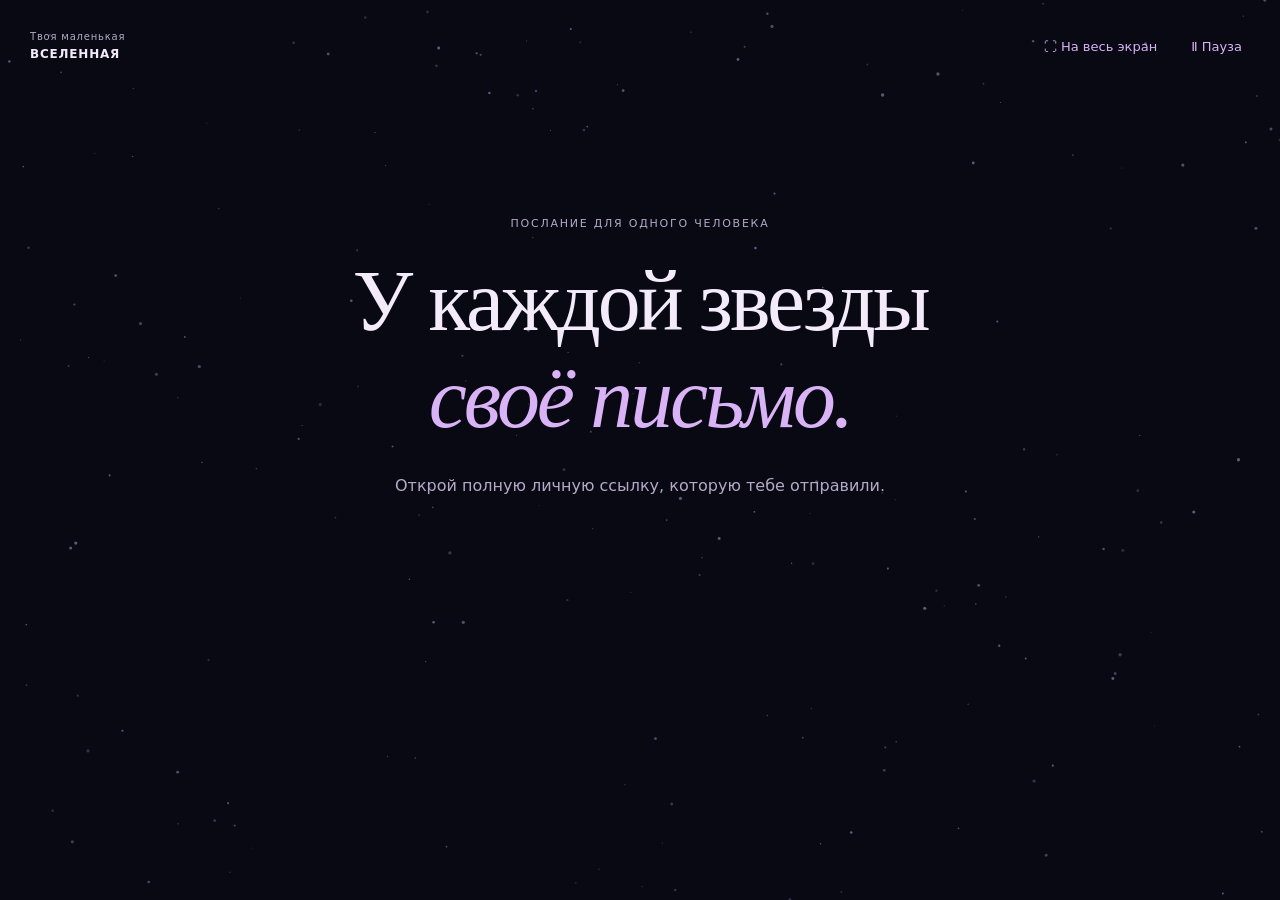
==== commit 20f79bbb: "Add files via upload" ====
--- a/index.html
+++ b/index.html
@@ -6,10 +6,10 @@
     <meta name="theme-color" content="#080913" />
     <title>Твоя маленькая Вселенная</title>
     <link rel="icon" href="favicon.svg" type="image/svg+xml" />
-    <link rel="stylesheet" href="style.css?v=16" />
-    <link rel="stylesheet" href="experience.css?v=16" />
-    <link rel="stylesheet" href="greeting-skins.css?v=16" />
-    <link rel="stylesheet" href="art-direction.css?v=16" />
+    <link rel="stylesheet" href="style.css?v=17" />
+    <link rel="stylesheet" href="experience.css?v=17" />
+    <link rel="stylesheet" href="greeting-skins.css?v=17" />
+    <link rel="stylesheet" href="art-direction.css?v=17" />
   </head>
   <body data-page="recipient">
     <canvas id="cosmos" aria-hidden="true"></canvas>
@@ -138,26 +138,28 @@
         Для интерактивного поздравления включи JavaScript в браузере.
       </p></noscript
     >
-    <script src="runtime.js?v=16"></script>
-    <script src="themes.js?v=16"></script>
-    <script src="scene-setting.js?v=16"></script>
-    <script src="motion-rig.js?v=16"></script>
-    <script src="pack-art.js?v=16"></script>
-    <script src="paper-stories.js?v=16"></script>
-    <script src="snow-workshop.js?v=16"></script>
-    <script src="packs.js?v=16"></script>
-    <script src="animation-style.js?v=16"></script>
-    <script src="live-world.js?v=16"></script>
-    <script src="theme-style.js?v=16"></script>
-    <script src="theme-ui.js?v=16"></script>
-    <script src="messages.js?v=16"></script>
-    <script src="feelings.js?v=16"></script>
-    <script src="scene-experience.js?v=16"></script>
-    <script src="journey.js?v=16"></script>
-    <script src="cosmos.js?v=16"></script>
-    <script src="supernova.js?v=16"></script>
-    <script src="greeting-studio.js?v=16"></script>
-    <script src="art-direction.js?v=16"></script>
-    <script src="app.js?v=16"></script>
+    <script src="runtime.js?v=17"></script>
+    <script src="themes.js?v=17"></script>
+    <script src="scene-setting.js?v=17"></script>
+    <script src="motion-rig.js?v=17"></script>
+    <script src="pack-art.js?v=17"></script>
+    <script src="paper-stories.js?v=17"></script>
+    <script src="snow-workshop.js?v=17"></script>
+    <script src="packs.js?v=17"></script>
+    <script src="personal-scenes.js?v=17"></script>
+  <script src="animation-style.js?v=17"></script>
+    <script src="scene-finishing.js?v=17"></script>
+  <script src="live-world.js?v=17"></script>
+    <script src="theme-style.js?v=17"></script>
+    <script src="theme-ui.js?v=17"></script>
+    <script src="messages.js?v=17"></script>
+    <script src="feelings.js?v=17"></script>
+    <script src="scene-experience.js?v=17"></script>
+    <script src="journey.js?v=17"></script>
+    <script src="cosmos.js?v=17"></script>
+    <script src="supernova.js?v=17"></script>
+    <script src="greeting-studio.js?v=17"></script>
+    <script src="art-direction.js?v=17"></script>
+    <script src="app.js?v=17"></script>
   </body>
 </html>
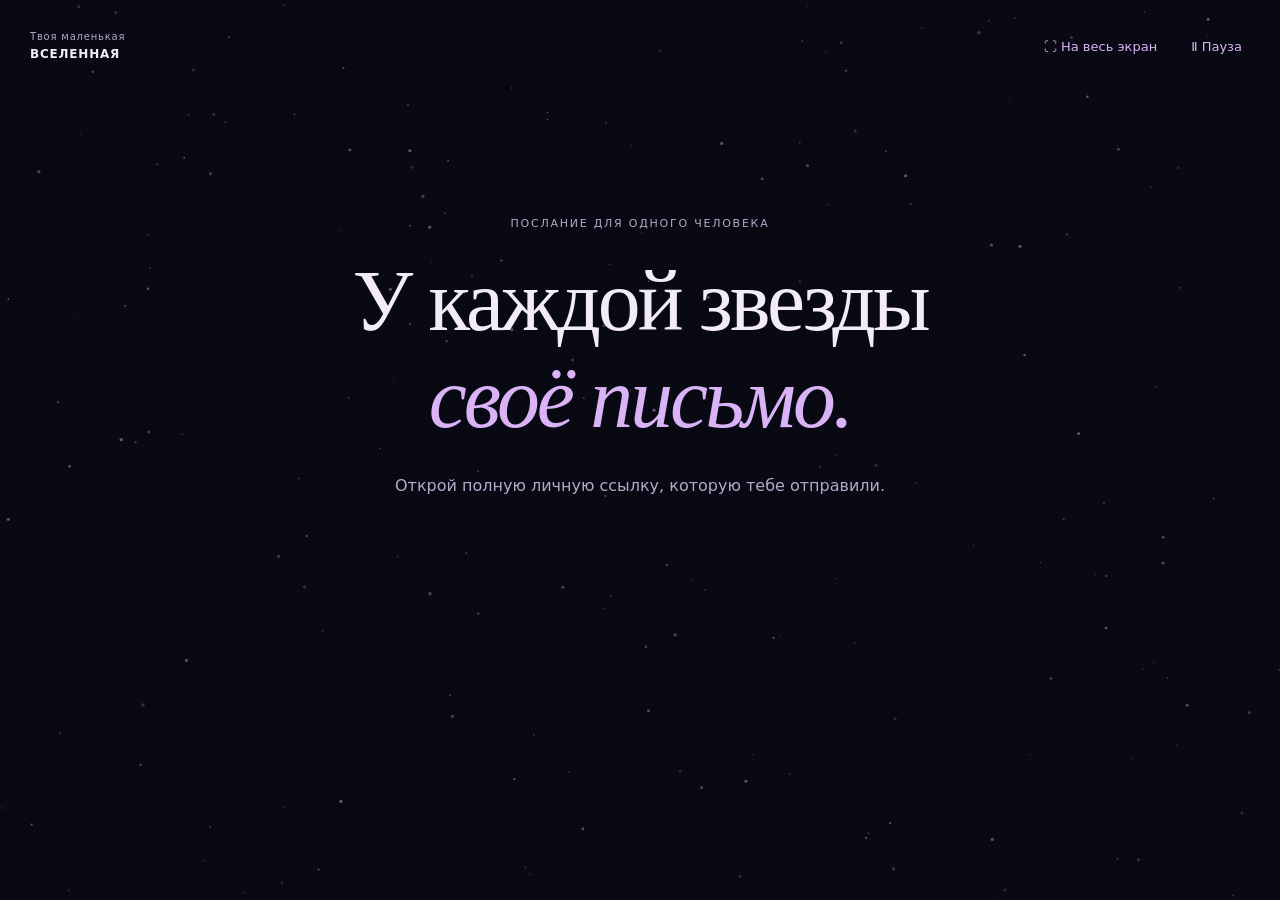
==== commit ff2dcd96: "Add files via upload" ====
--- a/index.html
+++ b/index.html
@@ -6,10 +6,10 @@
     <meta name="theme-color" content="#080913" />
     <title>Твоя маленькая Вселенная</title>
     <link rel="icon" href="favicon.svg" type="image/svg+xml" />
-    <link rel="stylesheet" href="style.css?v=17" />
-    <link rel="stylesheet" href="experience.css?v=17" />
-    <link rel="stylesheet" href="greeting-skins.css?v=17" />
-    <link rel="stylesheet" href="art-direction.css?v=17" />
+    <link rel="stylesheet" href="style.css?v=18" />
+    <link rel="stylesheet" href="experience.css?v=18" />
+    <link rel="stylesheet" href="greeting-skins.css?v=18" />
+    <link rel="stylesheet" href="art-direction.css?v=18" />
   </head>
   <body data-page="recipient">
     <canvas id="cosmos" aria-hidden="true"></canvas>
@@ -138,28 +138,31 @@
         Для интерактивного поздравления включи JavaScript в браузере.
       </p></noscript
     >
-    <script src="runtime.js?v=17"></script>
-    <script src="themes.js?v=17"></script>
-    <script src="scene-setting.js?v=17"></script>
-    <script src="motion-rig.js?v=17"></script>
-    <script src="pack-art.js?v=17"></script>
-    <script src="paper-stories.js?v=17"></script>
-    <script src="snow-workshop.js?v=17"></script>
-    <script src="packs.js?v=17"></script>
-    <script src="personal-scenes.js?v=17"></script>
-  <script src="animation-style.js?v=17"></script>
-    <script src="scene-finishing.js?v=17"></script>
-  <script src="live-world.js?v=17"></script>
-    <script src="theme-style.js?v=17"></script>
-    <script src="theme-ui.js?v=17"></script>
-    <script src="messages.js?v=17"></script>
-    <script src="feelings.js?v=17"></script>
-    <script src="scene-experience.js?v=17"></script>
-    <script src="journey.js?v=17"></script>
-    <script src="cosmos.js?v=17"></script>
-    <script src="supernova.js?v=17"></script>
-    <script src="greeting-studio.js?v=17"></script>
-    <script src="art-direction.js?v=17"></script>
-    <script src="app.js?v=17"></script>
+    <script src="runtime.js?v=18"></script>
+    <script src="themes.js?v=18"></script>
+    <script src="wave-motion.js?v=18"></script>
+    <script src="scene-setting.js?v=18"></script>
+    <script src="motion-rig.js?v=18"></script>
+    <script src="pack-art.js?v=18"></script>
+    <script src="paper-stories.js?v=18"></script>
+    <script src="snow-workshop.js?v=18"></script>
+    <script src="packs.js?v=18"></script>
+    <script src="personal-scenes.js?v=18"></script>
+  <script src="memory-scenes.js?v=18"></script>
+  <script src="animation-style.js?v=18"></script>
+    <script src="scene-finishing.js?v=18"></script>
+  <script src="live-world.js?v=18"></script>
+    <script src="theme-style.js?v=18"></script>
+    <script src="theme-ui.js?v=18"></script>
+    <script src="messages.js?v=18"></script>
+    <script src="feelings.js?v=18"></script>
+    <script src="scene-experience.js?v=18"></script>
+    <script src="journey.js?v=18"></script>
+    <script src="cosmos.js?v=18"></script>
+    <script src="supernova.js?v=18"></script>
+    <script src="photo-studio.js?v=18"></script>
+    <script src="greeting-studio.js?v=18"></script>
+    <script src="art-direction.js?v=18"></script>
+    <script src="app.js?v=18"></script>
   </body>
 </html>
--- a/greeting-skins.css
+++ b/greeting-skins.css
@@ -49,3 +49,5 @@
 .skin-gallery summary{padding:12px 0;cursor:pointer;color:var(--accent)}.skin-grid{display:grid;grid-template-columns:repeat(3,minmax(0,1fr));gap:10px}.skin-tile{padding:10px;border:1px solid var(--line);border-radius:10px;background:var(--surface);color:var(--ink);cursor:pointer;text-align:left;min-width:0}.skin-tile strong{font:12px/1.4 sans-serif;display:block;margin-top:8px}.skin-sample{display:grid;place-items:center;height:68px;font:italic 32px Georgia;background:linear-gradient(145deg,#253546,#836987);color:#efe3d0;border-radius:6px}
 [data-look=manga] .skin-sample{background:repeating-linear-gradient(125deg,#fff 0 10px,#eee 11px 12px);color:#111;border:3px solid #111;border-radius:0}[data-look=comic] .skin-sample{background:radial-gradient(#b4685322 1px,transparent 2px),#e4c888;background-size:5px 5px;color:#332826;font-family:Impact,sans-serif;border:3px solid #37292a}[data-look=manhwa] .skin-sample{background:linear-gradient(#19283f,#755a72);border-inline:14px solid #111824;border-radius:0}[data-look=anime] .skin-sample{background:linear-gradient(145deg,#73b5d7,#dcbad4);color:#fff;border:2px solid #fff}[data-look=postcard] .skin-sample{background:#e9dcc1;color:#614e3d;border:4px dashed #a46d65}[data-look=book] .skin-sample{background:linear-gradient(90deg,#eadbc0 47%,#b7a17b 50%,#eadbc0 53%);color:#655339}[data-look=artdeco] .skin-sample{background:#232832;color:#dbbd78;border:5px double #dbbd78;border-radius:0}[data-look=nouveau] .skin-sample{background:#3d574a;color:#ead6a8;border:4px double #bdc28c;border-radius:35px 35px 4px 4px}[data-look=cyberpunk] .skin-sample{background:#152138;color:#97e2ef;text-shadow:3px 0 #d66b9e;border-left:4px solid #88dce9;border-radius:0}[data-look=solarpunk] .skin-sample{background:linear-gradient(120deg,#527552,#baa765);color:#f4ead0;border-radius:30px 3px}[data-look=synthwave] .skin-sample{background:repeating-linear-gradient(0deg,#814b890f 0 7px,#b991d04d 8px 9px),linear-gradient(#2c305d,#a95780);color:#efb8dc}[data-look=spaceage] .skin-sample{border:7px ridge #8fadb6;border-radius:35px;background:#364d62}[data-look=noir] .skin-sample{background:repeating-linear-gradient(145deg,#131619 0 20px,#383d43 21px 30px);color:#eee}[data-look=watercolor] .skin-sample{background:radial-gradient(ellipse at 20% 25%,#b48eab,transparent),#c4c7b6;color:#4b5360;border-radius:19px 5px 30px}[data-look=ukiyoe] .skin-sample{background:repeating-radial-gradient(ellipse at 50% 100%,#567a88 0 10px,#779a9e 11px 13px);color:#f1dbad;border-right:8px solid #b76556}[data-look=pixel] .skin-sample{background:#263849;color:#bfcead;font-family:monospace;border:4px solid #96b19c;border-radius:0}[data-look=glass] .skin-sample{background:linear-gradient(135deg,#638198,#a597c1);border:1px solid #e8dfff;box-shadow:inset 2px 2px 10px #fff4}[data-look=aurora] .skin-sample{background:linear-gradient(120deg,#192b40,#4c937b,#70618f,#192b40)}[data-look=blueprint] .skin-sample{background:repeating-linear-gradient(0deg,#174465 0 12px,#2c5d7e 13px 14px);font-family:monospace;border:1px dashed #b2d3e2;border-radius:0}[data-look=editorial] .skin-sample{background:#dad6cb;color:#2c2c2b;border-block:2px solid #424241;border-radius:0;font-weight:700}[data-look=bauhaus] .skin-sample{background:radial-gradient(circle at 80% 30%,#bb6961 0 22px,transparent 23px),#354b63;border-left:17px solid #c8a05e;border-radius:0;font-family:Arial,sans-serif}[data-look=memphis] .skin-sample{background:radial-gradient(#ceb47b 2px,transparent 2px),#836f99;background-size:12px 12px;border:4px solid #93b8b3}[data-look=collage] .skin-sample{border-top:8px solid #c9b291;background:#7f8187;box-shadow:4px 3px #b49d9f;border-radius:0}[data-look=stainedglass] .skin-sample{background:conic-gradient(#567b99,#aa8162,#99779b,#658f85,#567b99);border:5px double #dbbd8b;border-radius:35px 35px 0 0}[data-look=fantasy] .skin-sample{background:radial-gradient(ellipse at 50% 5%,#a895c5,#29344f);border:2px solid #c1acdb;border-radius:30px 30px 5px 5px}[data-look=cinematic] .skin-sample{border-block:12px solid #10151b;background:linear-gradient(120deg,#20344b,#927867);border-radius:0}[data-look=realism] .skin-sample{background:linear-gradient(120deg,#878684,#444954);border:1px solid #bfb7ad;box-shadow:inset 0 1px 8px #fff2}
 @media(max-width:500px){.skin-grid{grid-template-columns:repeat(2,minmax(0,1fr))}}
+.photo-grid{display:grid;grid-template-columns:repeat(auto-fit,minmax(125px,1fr));gap:12px;margin:16px 0}.photo-slot{border:1px solid #8d91a344;border-radius:12px;padding:8px}.photo-slot img{width:100%;height:130px;object-fit:cover;border-radius:8px}.photo-editor{margin:20px 0}.photo-editor input[type=file]{width:100%}.portable-greeting{margin:12px 0;width:100%}
+.memory-lightbox{max-width:min(92vw,850px);max-height:92vh;border:1px solid #b7cbdd66;border-radius:20px;background:#111b2b;color:#f4eadd;padding:18px;text-align:center}.memory-lightbox::backdrop{background:#030913dd}.memory-lightbox img{display:block;max-width:100%;max-height:70vh;object-fit:contain;margin:auto}.memory-lightbox p{max-width:50ch;margin:16px auto}
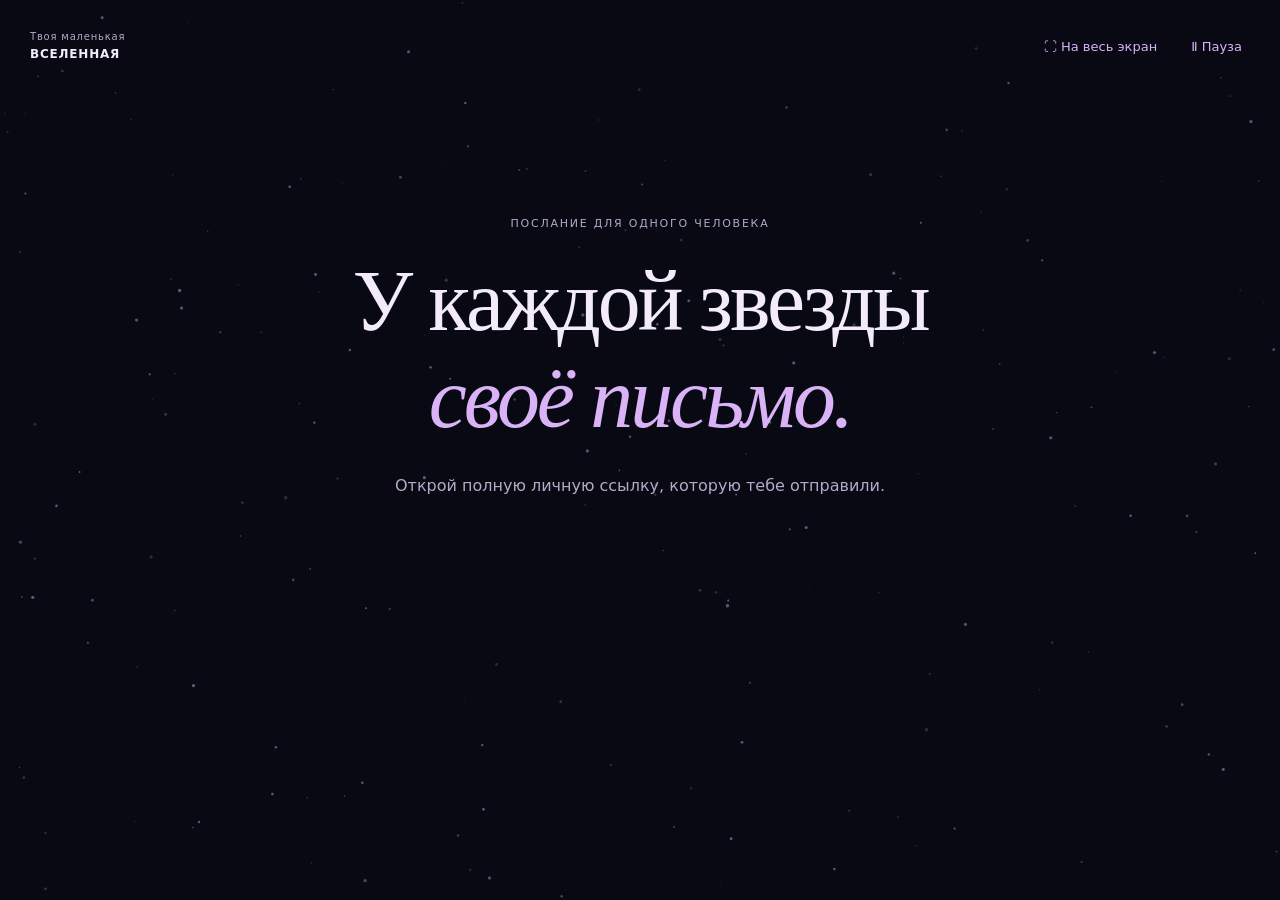
==== commit 71f93e13: "Add files via upload" ====
--- a/index.html
+++ b/index.html
@@ -6,11 +6,12 @@
     <meta name="theme-color" content="#080913" />
     <title>Твоя маленькая Вселенная</title>
     <link rel="icon" href="favicon.svg" type="image/svg+xml" />
-    <link rel="stylesheet" href="style.css?v=18" />
-    <link rel="stylesheet" href="experience.css?v=18" />
-    <link rel="stylesheet" href="greeting-skins.css?v=18" />
-    <link rel="stylesheet" href="art-direction.css?v=18" />
-  </head>
+    <link rel="stylesheet" href="style.css?v=20" />
+    <link rel="stylesheet" href="experience.css?v=20" />
+    <link rel="stylesheet" href="greeting-skins.css?v=20" />
+    <link rel="stylesheet" href="art-direction.css?v=20" />
+  <link rel="stylesheet" href="recipient-warmth.css?v=20">
+</head>
   <body data-page="recipient">
     <canvas id="cosmos" aria-hidden="true"></canvas>
     <div id="progress" aria-hidden="true"></div>
@@ -138,31 +139,34 @@
         Для интерактивного поздравления включи JavaScript в браузере.
       </p></noscript
     >
-    <script src="runtime.js?v=18"></script>
-    <script src="themes.js?v=18"></script>
-    <script src="wave-motion.js?v=18"></script>
-    <script src="scene-setting.js?v=18"></script>
-    <script src="motion-rig.js?v=18"></script>
-    <script src="pack-art.js?v=18"></script>
-    <script src="paper-stories.js?v=18"></script>
-    <script src="snow-workshop.js?v=18"></script>
-    <script src="packs.js?v=18"></script>
-    <script src="personal-scenes.js?v=18"></script>
-  <script src="memory-scenes.js?v=18"></script>
-  <script src="animation-style.js?v=18"></script>
-    <script src="scene-finishing.js?v=18"></script>
-  <script src="live-world.js?v=18"></script>
-    <script src="theme-style.js?v=18"></script>
-    <script src="theme-ui.js?v=18"></script>
-    <script src="messages.js?v=18"></script>
-    <script src="feelings.js?v=18"></script>
-    <script src="scene-experience.js?v=18"></script>
-    <script src="journey.js?v=18"></script>
-    <script src="cosmos.js?v=18"></script>
-    <script src="supernova.js?v=18"></script>
-    <script src="photo-studio.js?v=18"></script>
-    <script src="greeting-studio.js?v=18"></script>
-    <script src="art-direction.js?v=18"></script>
-    <script src="app.js?v=18"></script>
+    <script src="runtime.js?v=20"></script>
+    <script src="themes.js?v=20"></script>
+    <script src="wave-motion.js?v=20"></script>
+    <script src="scene-setting.js?v=20"></script>
+    <script src="motion-rig.js?v=20"></script>
+    <script src="pack-art.js?v=20"></script>
+    <script src="paper-stories.js?v=20"></script>
+    <script src="snow-workshop.js?v=20"></script>
+    <script src="packs.js?v=20"></script>
+    <script src="personal-scenes.js?v=20"></script>
+  <script src="tree-space.js?v=20"></script>
+    <script src="memory-interaction.js?v=20"></script>
+    <script src="memory-scenes.js?v=20"></script>
+  <script src="animation-style.js?v=20"></script>
+    <script src="scene-finishing.js?v=20"></script>
+  <script src="live-world.js?v=20"></script>
+    <script src="theme-style.js?v=20"></script>
+    <script src="theme-ui.js?v=20"></script>
+    <script src="messages.js?v=20"></script>
+    <script src="feelings.js?v=20"></script>
+    <script src="scene-experience.js?v=20"></script>
+    <script src="journey.js?v=20"></script>
+    <script src="cosmos.js?v=20"></script>
+    <script src="supernova.js?v=20"></script>
+    <script src="photo-studio.js?v=20"></script>
+    <script src="greeting-studio.js?v=20"></script>
+    <script src="art-direction.js?v=20"></script>
+    <script src="recipient-warmth.js?v=20"></script>
+    <script src="app.js?v=20"></script>
   </body>
 </html>
--- a/greeting-skins.css
+++ b/greeting-skins.css
@@ -51,3 +51,4 @@
 @media(max-width:500px){.skin-grid{grid-template-columns:repeat(2,minmax(0,1fr))}}
 .photo-grid{display:grid;grid-template-columns:repeat(auto-fit,minmax(125px,1fr));gap:12px;margin:16px 0}.photo-slot{border:1px solid #8d91a344;border-radius:12px;padding:8px}.photo-slot img{width:100%;height:130px;object-fit:cover;border-radius:8px}.photo-editor{margin:20px 0}.photo-editor input[type=file]{width:100%}.portable-greeting{margin:12px 0;width:100%}
 .memory-lightbox{max-width:min(92vw,850px);max-height:92vh;border:1px solid #b7cbdd66;border-radius:20px;background:#111b2b;color:#f4eadd;padding:18px;text-align:center}.memory-lightbox::backdrop{background:#030913dd}.memory-lightbox img{display:block;max-width:100%;max-height:70vh;object-fit:contain;margin:auto}.memory-lightbox p{max-width:50ch;margin:16px auto}
+.memory-actions{display:flex;flex-wrap:wrap;gap:8px;margin:16px 0}.memory-actions button{min-height:44px}.moment-editor fieldset{border:1px solid #8885;border-radius:12px;padding:12px;margin:12px 0}.memory-lightbox p{white-space:pre-wrap}.memory-lightbox img[hidden]{display:none}
--- a/recipient-warmth.css
+++ b/recipient-warmth.css
@@ -0,0 +1,5 @@
+.recipient-warmth{--warm-accent:#e7c99a;max-width:1100px;margin:36px auto;padding:36px;color:var(--ink,#f6eee3);position:relative;isolation:isolate}.warm-arrival{display:flex;align-items:center;gap:26px;border-top:1px solid var(--warm-accent);border-bottom:1px solid #bba68933;background:linear-gradient(115deg,#c19b6612,transparent 75%)}.warm-arrival h2{font:400 clamp(22px,3vw,36px)/1.2 Georgia,serif;margin:8px 0 12px}.warm-arrival p{max-width:65ch;margin:0;line-height:1.75}.warm-overline{font:11px/1.6 sans-serif!important;letter-spacing:.18em;color:var(--warm-accent);text-transform:uppercase}.warm-emblem{display:block;flex:0 0 76px;width:76px;height:76px;color:var(--warm-accent)}.warm-emblem svg{width:100%;height:100%;filter:drop-shadow(0 0 12px #dbc59d33)}.warm-pocket{text-align:center;margin-top:60px;margin-bottom:70px;border-radius:36px;border:1px solid #c1b49533;background:radial-gradient(ellipse at 50% 0,#ceb88c12,transparent 70%)}.warm-pocket h2{font:400 clamp(25px,3vw,38px)/1.25 Georgia,serif;margin:16px 0 25px}.warm-choices{display:flex;gap:12px;justify-content:center;flex-wrap:wrap}.warm-choice{font:inherit;background:transparent;color:inherit;border:1px solid #b6a48c66;border-radius:99px;padding:12px 22px;min-height:48px;cursor:pointer}.warm-choice[aria-pressed=true]{background:var(--warm-accent);color:#242028;border-color:var(--warm-accent);box-shadow:0 4px 24px #bda78322}.warm-choice:focus-visible,.warm-keepsake summary:focus-visible{outline:3px solid var(--warm-accent);outline-offset:5px}.warm-answer{max-width:680px;margin:28px auto 36px;min-height:3em;font:clamp(18px,2.3vw,24px)/1.7 Georgia,serif;text-wrap:pretty}.warm-keepsake{max-width:700px;margin:0 auto;text-align:left;border-top:1px solid #baa68755}.warm-keepsake summary{padding:22px 0;cursor:pointer;text-align:center;line-height:1.6}.warm-keepsake-inner{padding:24px;border-radius:18px;background:#d1b38d0d;border:1px solid #b5a28e33}.warm-keepsake-inner .warm-emblem{width:40px;height:40px;margin:0 auto 20px}.warm-note{white-space:pre-wrap;font:20px/1.8 Georgia,serif}.warm-signature{font:italic 20px/1.6 Georgia,serif;text-align:right;color:var(--warm-accent)}
+.recipient-warmth[data-occasion=romance],.recipient-warmth[data-occasion=anniversary],.recipient-warmth[data-occasion=wedding]{--warm-accent:#e7acbd}.recipient-warmth[data-occasion=newyear]{--warm-accent:#abd6e2;background-image:radial-gradient(circle at 15% 18%,#c8edf31a 1px,transparent 2px),radial-gradient(circle at 80% 35%,#c8edf31a 2px,transparent 3px);background-size:57px 63px,101px 87px}.recipient-warmth[data-occasion=nauryz],.recipient-warmth[data-occasion=march],.recipient-warmth[data-occasion=recovery]{--warm-accent:#aacaab}.recipient-warmth[data-occasion=nauryz]{border-inline:3px double #9eb88866}.recipient-warmth[data-occasion=memorial]{--warm-accent:#c5c8c1;border-radius:0;box-shadow:none}.recipient-warmth[data-occasion=september],.recipient-warmth[data-occasion=graduation]{--warm-accent:#adbecf;background-image:repeating-linear-gradient(transparent 0 31px,#899ba90b 32px 33px)}.recipient-warmth[data-occasion=halloween]{--warm-accent:#dba976}.recipient-warmth[data-occasion=newborn]{--warm-accent:#c9bfdc}.recipient-warmth[data-occasion=housewarming]{border-radius:32px 32px 8px 8px}.recipient-warmth[data-occasion=summer]{--warm-accent:#bdd9d6}
+body[data-skin=manga] .recipient-warmth,body[data-skin=noir] .recipient-warmth{--warm-accent:currentColor;background:none;border-radius:0}.warm-arrival .warm-emblem{animation:warm-breathe 7s ease-in-out infinite}.recipient-warmth[data-still=true] .warm-emblem,.recipient-warmth[data-occasion=memorial] .warm-emblem{animation:none}@keyframes warm-breathe{50%{transform:translateY(-3px);opacity:.75}}@media(prefers-reduced-motion:reduce){.warm-arrival .warm-emblem{animation:none}}@media(max-width:600px){.recipient-warmth{margin:24px 16px;padding:25px 20px}.warm-arrival{gap:16px;align-items:flex-start}.warm-arrival .warm-emblem{width:45px;height:45px;flex-basis:45px}.warm-overline{letter-spacing:.09em}.warm-choice{flex:1 1 130px;padding:12px}.warm-note{font-size:18px}.warm-keepsake-inner{padding:18px}}@media(min-width:1900px){.recipient-warmth{max-width:1300px;font-size:21px}}
+
+body[data-skin=manga] .warm-choice[aria-pressed=true]{background:#222;color:#fff}body[data-skin=noir] .warm-choice[aria-pressed=true]{background:#eee;color:#222}
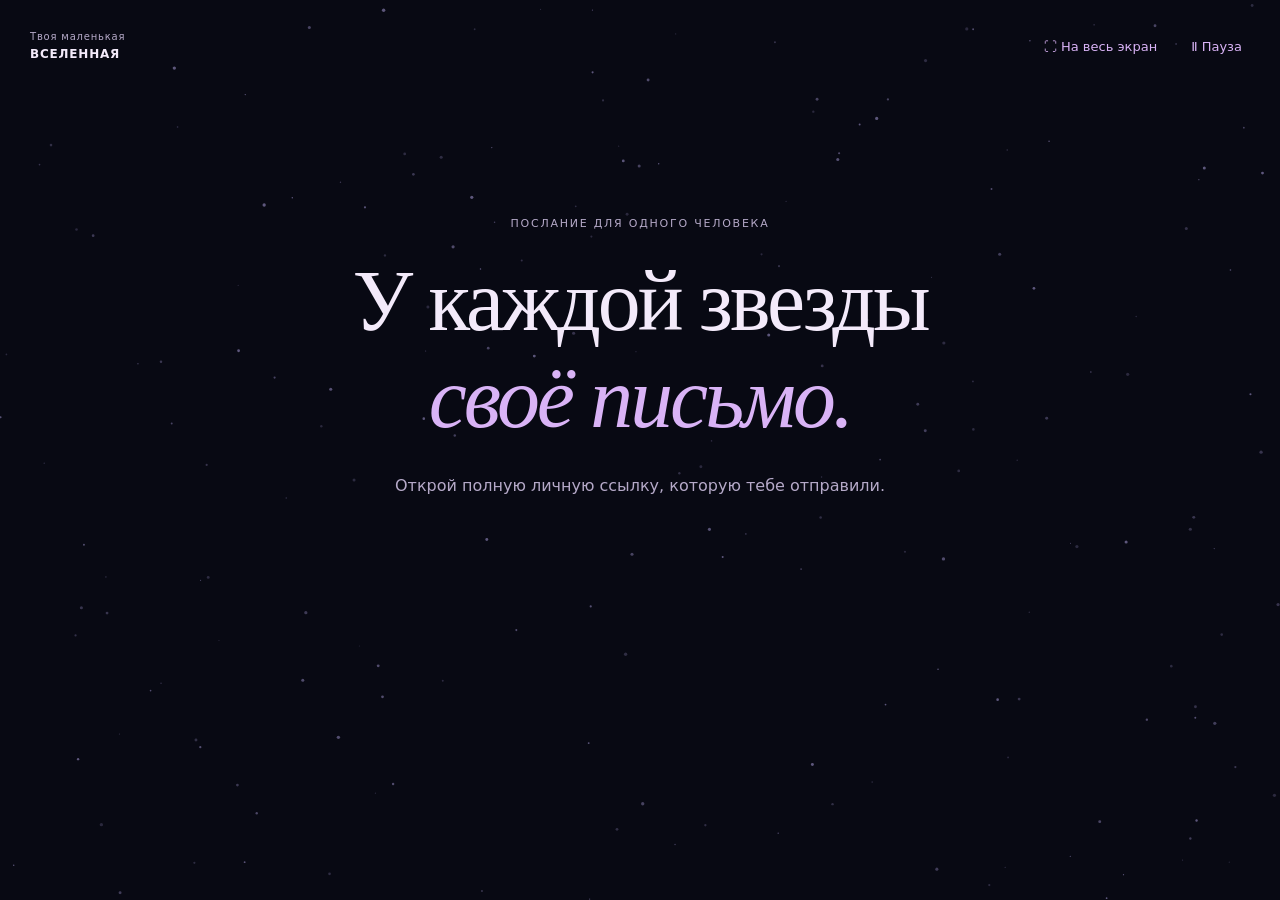
==== commit 88dd109e: "Add files via upload" ====
--- a/index.html
+++ b/index.html
@@ -6,11 +6,11 @@
     <meta name="theme-color" content="#080913" />
     <title>Твоя маленькая Вселенная</title>
     <link rel="icon" href="favicon.svg" type="image/svg+xml" />
-    <link rel="stylesheet" href="style.css?v=20" />
-    <link rel="stylesheet" href="experience.css?v=20" />
-    <link rel="stylesheet" href="greeting-skins.css?v=20" />
-    <link rel="stylesheet" href="art-direction.css?v=20" />
-  <link rel="stylesheet" href="recipient-warmth.css?v=20">
+    <link rel="stylesheet" href="style.css?v=21" />
+    <link rel="stylesheet" href="experience.css?v=21" />
+    <link rel="stylesheet" href="greeting-skins.css?v=21" />
+    <link rel="stylesheet" href="art-direction.css?v=21" />
+  <link rel="stylesheet" href="recipient-warmth.css?v=21">
 </head>
   <body data-page="recipient">
     <canvas id="cosmos" aria-hidden="true"></canvas>
@@ -139,34 +139,35 @@
         Для интерактивного поздравления включи JavaScript в браузере.
       </p></noscript
     >
-    <script src="runtime.js?v=20"></script>
-    <script src="themes.js?v=20"></script>
-    <script src="wave-motion.js?v=20"></script>
-    <script src="scene-setting.js?v=20"></script>
-    <script src="motion-rig.js?v=20"></script>
-    <script src="pack-art.js?v=20"></script>
-    <script src="paper-stories.js?v=20"></script>
-    <script src="snow-workshop.js?v=20"></script>
-    <script src="packs.js?v=20"></script>
-    <script src="personal-scenes.js?v=20"></script>
-  <script src="tree-space.js?v=20"></script>
-    <script src="memory-interaction.js?v=20"></script>
-    <script src="memory-scenes.js?v=20"></script>
-  <script src="animation-style.js?v=20"></script>
-    <script src="scene-finishing.js?v=20"></script>
-  <script src="live-world.js?v=20"></script>
-    <script src="theme-style.js?v=20"></script>
-    <script src="theme-ui.js?v=20"></script>
-    <script src="messages.js?v=20"></script>
-    <script src="feelings.js?v=20"></script>
-    <script src="scene-experience.js?v=20"></script>
-    <script src="journey.js?v=20"></script>
-    <script src="cosmos.js?v=20"></script>
-    <script src="supernova.js?v=20"></script>
-    <script src="photo-studio.js?v=20"></script>
-    <script src="greeting-studio.js?v=20"></script>
-    <script src="art-direction.js?v=20"></script>
-    <script src="recipient-warmth.js?v=20"></script>
-    <script src="app.js?v=20"></script>
+    <script src="runtime.js?v=21"></script>
+    <script src="themes.js?v=21"></script>
+    <script src="wave-motion.js?v=21"></script>
+    <script src="scene-setting.js?v=21"></script>
+    <script src="motion-rig.js?v=21"></script>
+    <script src="pack-art.js?v=21"></script>
+    <script src="paper-stories.js?v=21"></script>
+    <script src="snow-workshop.js?v=21"></script>
+    <script src="packs.js?v=21"></script>
+    <script src="personal-scenes.js?v=21"></script>
+  <script src="tree-space.js?v=21"></script>
+    <script src="memory-interaction.js?v=21"></script>
+    <script src="memory-themes.js?v=21"></script>
+  <script src="memory-scenes.js?v=21"></script>
+  <script src="animation-style.js?v=21"></script>
+    <script src="scene-finishing.js?v=21"></script>
+  <script src="live-world.js?v=21"></script>
+    <script src="theme-style.js?v=21"></script>
+    <script src="theme-ui.js?v=21"></script>
+    <script src="messages.js?v=21"></script>
+    <script src="feelings.js?v=21"></script>
+    <script src="scene-experience.js?v=21"></script>
+    <script src="journey.js?v=21"></script>
+    <script src="cosmos.js?v=21"></script>
+    <script src="supernova.js?v=21"></script>
+    <script src="photo-studio.js?v=21"></script>
+    <script src="greeting-studio.js?v=21"></script>
+    <script src="art-direction.js?v=21"></script>
+    <script src="recipient-warmth.js?v=21"></script>
+    <script src="app.js?v=21"></script>
   </body>
 </html>
